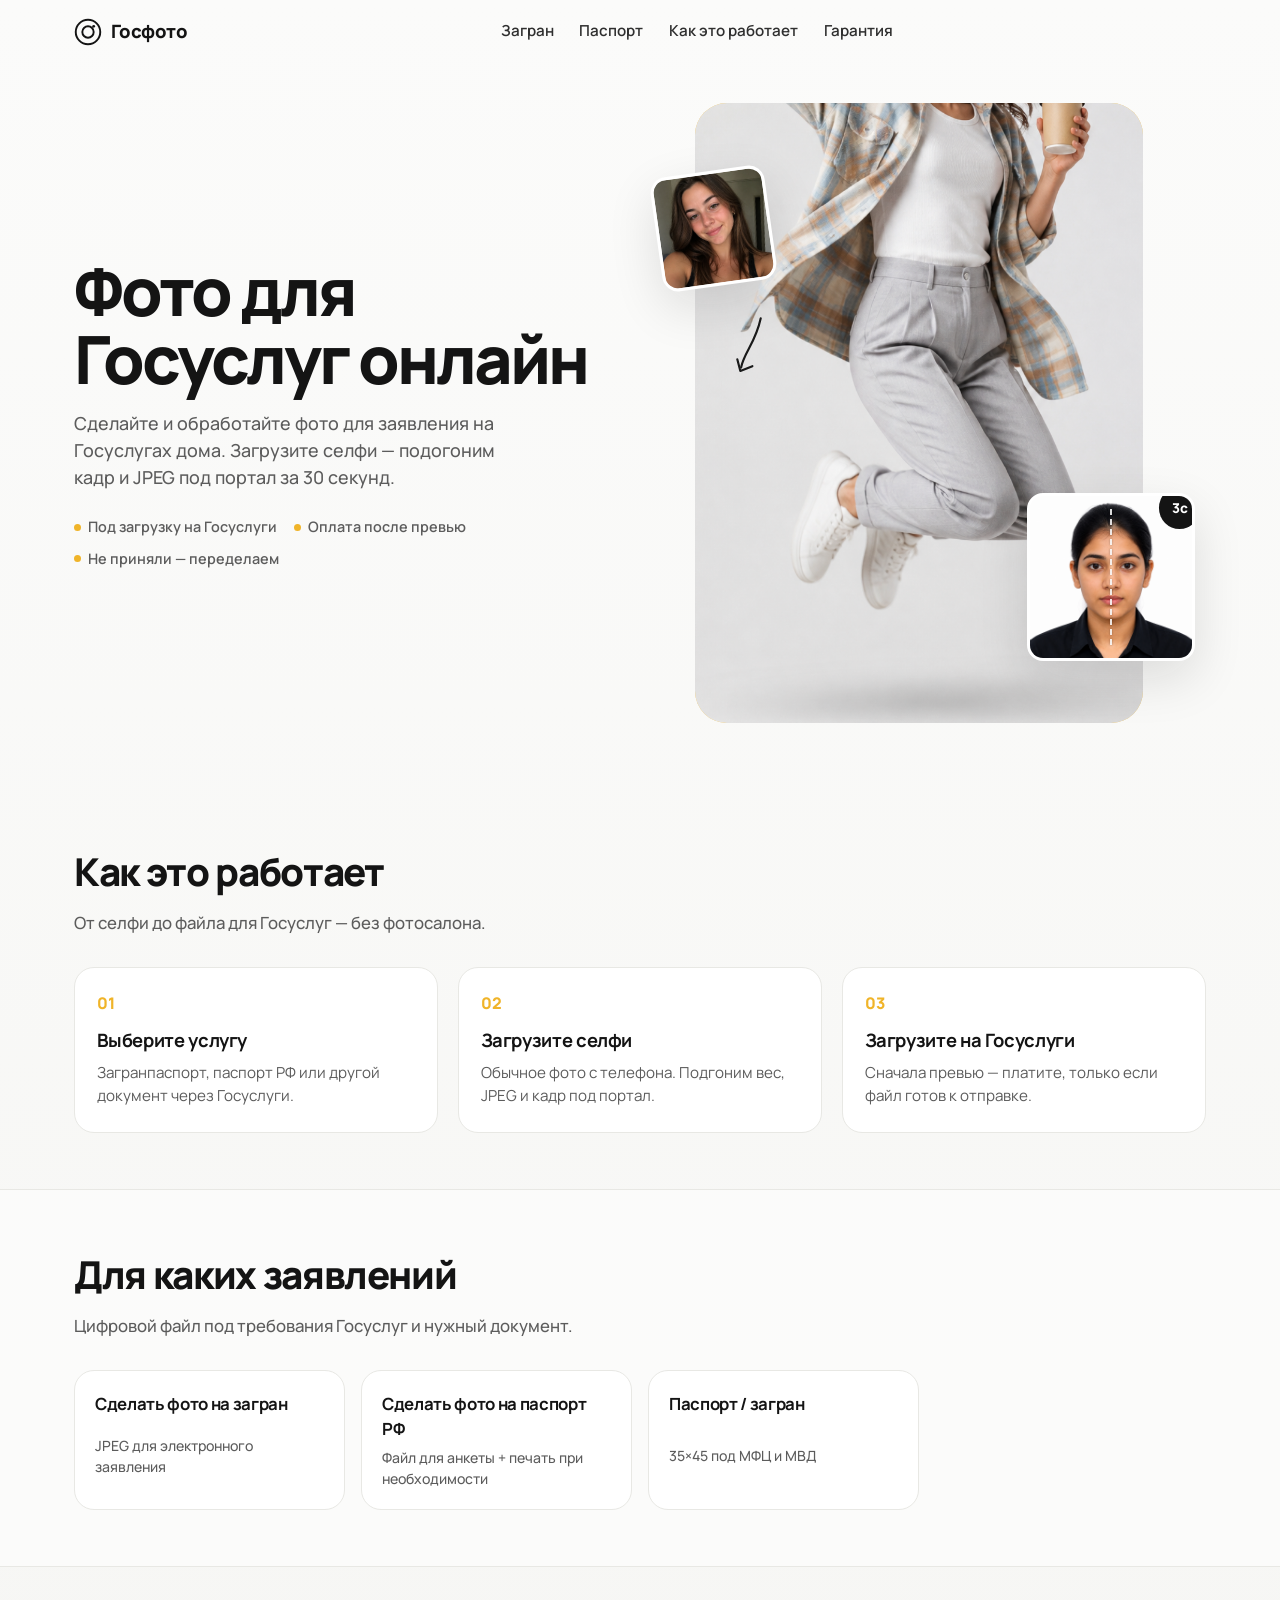
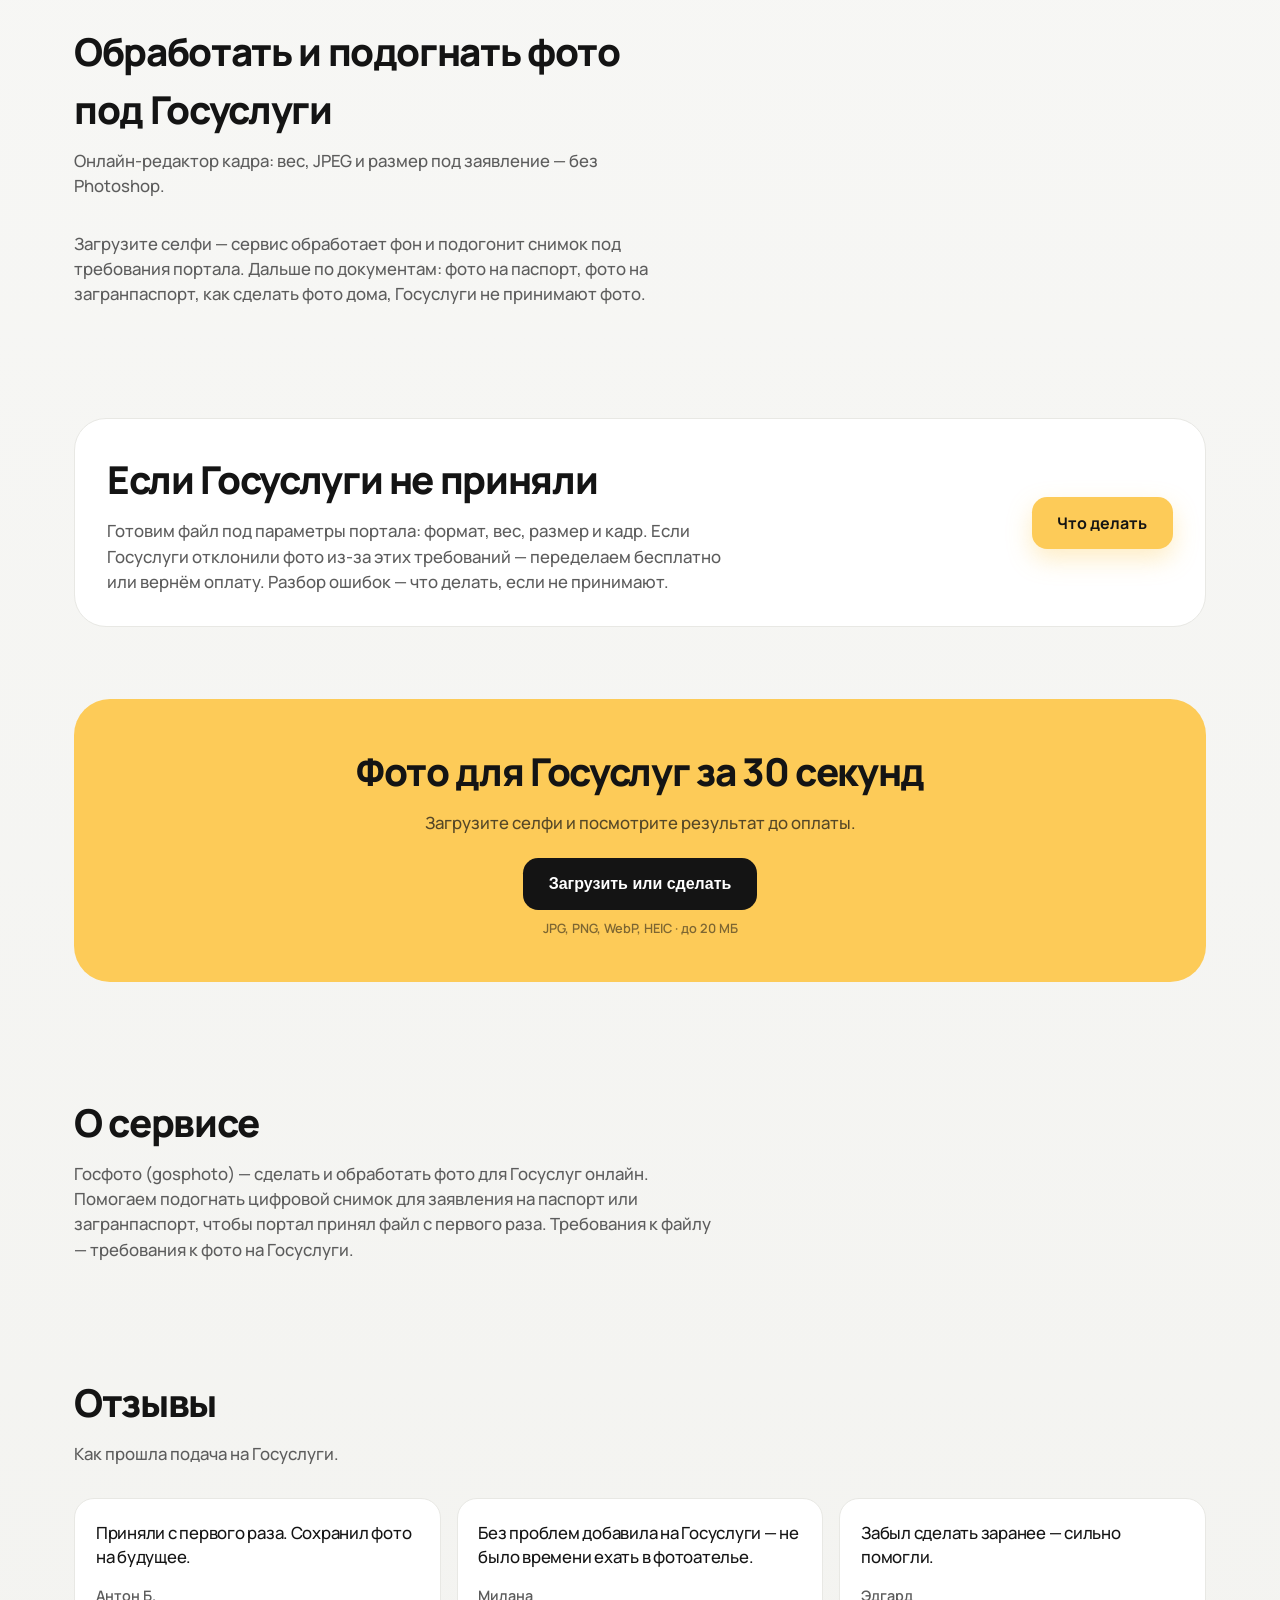
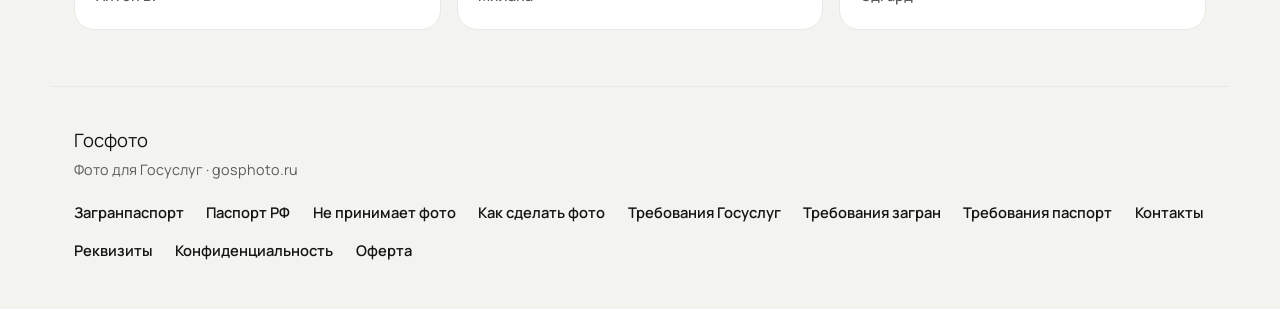
==== index.html @ 52755fe2 "copy: rename too-close dialog title «Не приближайте вплотную» instead of «Отойдите подальше».  Co-au" ====
<!DOCTYPE html>
<html lang="ru">
  <head>
    <meta charset="UTF-8" />
    <meta name="viewport" content="width=device-width, initial-scale=1" />
    <title>Госфото — сделать и обработать фото для Госуслуг онлайн</title>
    <meta
      name="description"
      content="Сделать и обработать фото для Госуслуг из селфи: подогнать под паспорт или загран, JPEG для портала за 30 секунд. Превью до оплаты — не приняли, переделаем."
    />
    <meta name="theme-color" content="#fdcb58" />
    <meta name="yandex-verification" content="fc308a11c59be991" />
    <link rel="canonical" href="https://gosphoto.ru/" />
    <link rel="icon" href="/favicon.ico" sizes="any" />
    <link rel="icon" href="/assets/favicon.svg" type="image/svg+xml" />
    <link rel="icon" href="/assets/favicon-32.png" type="image/png" sizes="32x32" />
    <link rel="apple-touch-icon" href="/assets/apple-touch-icon.png" />
    <link rel="preconnect" href="https://fonts.googleapis.com" />
    <link rel="preconnect" href="https://fonts.gstatic.com" crossorigin />
    <link
      href="https://fonts.googleapis.com/css2?family=Manrope:wght@400;500;600;700;800&display=swap"
      rel="stylesheet"
    />
    <link rel="stylesheet" href="css/styles.css?v=20260920-phase1b" />
    <!-- Yandex.Metrika counter -->
    <script type="text/javascript">
      (function (m, e, t, r, i, k, a) {
        m[i] =
          m[i] ||
          function () {
            (m[i].a = m[i].a || []).push(arguments);
          };
        m[i].l = 1 * new Date();
        for (var j = 0; j < document.scripts.length; j++) {
          if (document.scripts[j].src === r) {
            return;
          }
        }
        (k = e.createElement(t)),
          (a = e.getElementsByTagName(t)[0]),
          (k.async = 1),
          (k.src = r),
          a.parentNode.insertBefore(k, a);
      })(window, document, "script", "https://mc.yandex.ru/metrika/tag.js?id=111303098", "ym");

      ym(111303098, "init", {
        ssr: true,
        webvisor: true,
        clickmap: true,
        ecommerce: "dataLayer",
        referrer: document.referrer,
        url: location.href,
        accurateTrackBounce: true,
        trackLinks: true,
      });
    </script>
    <noscript
      ><div>
        <img
          src="https://mc.yandex.ru/watch/111303098"
          style="position: absolute; left: -9999px"
          alt=""
        /></div
    ></noscript>
    <!-- /Yandex.Metrika counter -->
  </head>
  <body>
    <header class="site-header">
      <a class="logo" href="/" aria-label="Госфото">
        <span class="logo-mark" aria-hidden="true">
          <svg viewBox="0 0 32 32" width="28" height="28" fill="none">
            <circle cx="16" cy="16" r="14" stroke="currentColor" stroke-width="2.2" />
            <circle cx="16" cy="16" r="6.5" stroke="currentColor" stroke-width="2.2" />
            <circle cx="22.5" cy="9.5" r="1.6" fill="currentColor" />
          </svg>
        </span>
        <span class="logo-text">Госфото</span>
      </a>

      <nav class="nav" aria-label="Основное меню">
        <a href="/foto-na-zagranpasport" data-metrika-goal="click_nav" data-metrika-param="nav_zagran">Загран</a>
        <a href="/foto-na-pasport" data-metrika-goal="click_nav" data-metrika-param="nav_pasport">Паспорт</a>
        <a href="#how" data-metrika-goal="click_nav" data-metrika-param="how">Как это работает</a>
        <a href="#guarantee" data-metrika-goal="click_nav" data-metrika-param="guarantee">Гарантия</a>
      </nav>

      <button class="nav-toggle" type="button" aria-label="Меню" aria-expanded="false" data-metrika-goal="click_nav_toggle">
        <span></span><span></span>
      </button>
    </header>

    <aside class="resume-banner" id="resume-banner" hidden>
      <div class="resume-banner-inner">
        <p class="resume-banner-text" id="resume-banner-text"></p>
        <a class="btn btn-primary" id="resume-banner-link" href="#">Открыть</a>
        <button type="button" class="btn btn-ghost" id="resume-banner-dismiss">
          Закрыть
        </button>
      </div>
    </aside>

    <main>
      <section class="hero">
        <div class="hero-copy">
          <h1>Фото для<br />Госуслуг онлайн</h1>
          <p class="hero-lead">
            Сделайте и обработайте фото для заявления на Госуслугах дома.
            Загрузите селфи — подогоним кадр и JPEG под портал за 30&nbsp;секунд.
          </p>
          <ul class="hero-trust">
            <li>Под загрузку на Госуслуги</li>
            <li>Оплата после превью</li>
            <li>Не приняли — переделаем</li>
          </ul>
        </div>

        <div class="hero-visual" aria-hidden="true">
          <div class="hero-panel">
            <img
              class="hero-person"
              src="assets/hero-jump.png"
              alt=""
              width="720"
              height="960"
            />
          </div>

          <div class="process-card process-before">
            <img src="assets/selfie-before.png" alt="" width="160" height="160" />
          </div>

          <svg class="process-arrow" viewBox="0 0 40 80" width="36" height="72" fill="none">
            <path
              d="M20 4c0 28-10 40-10 58"
              stroke="#1a1a1a"
              stroke-width="2.4"
              stroke-linecap="round"
            />
            <path
              d="M4 54l6 12 12-8"
              stroke="#1a1a1a"
              stroke-width="2.4"
              stroke-linecap="round"
              stroke-linejoin="round"
            />
          </svg>

          <div class="process-card process-after">
            <img src="assets/passport-result.png" alt="" width="220" height="220" />
            <span class="badge-time">3с</span>
            <span class="guide-line"></span>
          </div>
        </div>
      </section>

      <section class="section" id="how">
        <div class="section-head">
          <h2>Как это работает</h2>
          <p>От селфи до файла для Госуслуг — без фотосалона.</p>
        </div>
        <div class="steps">
          <article class="step">
            <span class="step-num">01</span>
            <h3>Выберите услугу</h3>
            <p>Загранпаспорт, паспорт РФ или другой документ через Госуслуги.</p>
          </article>
          <article class="step">
            <span class="step-num">02</span>
            <h3>Загрузите селфи</h3>
            <p>Обычное фото с телефона. Подгоним вес, JPEG и кадр под портал.</p>
          </article>
          <article class="step">
            <span class="step-num">03</span>
            <h3>Загрузите на Госуслуги</h3>
            <p>Сначала превью — платите, только если файл готов к отправке.</p>
          </article>
        </div>
      </section>

      <section class="section section-muted" id="docs">
        <div class="section-head">
          <h2>Для каких заявлений</h2>
          <p>Цифровой файл под требования Госуслуг и нужный документ.</p>
        </div>
        <div class="docs-grid">
          <a class="doc-card" href="/foto-na-zagranpasport" data-metrika-goal="click_doc_card" data-metrika-param="zagran">
            <strong>Сделать фото на загран</strong>
            <span>JPEG для электронного заявления</span>
          </a>
          <a class="doc-card" href="/foto-na-pasport" data-metrika-goal="click_doc_card" data-metrika-param="passport_rf">
            <strong>Сделать фото на паспорт РФ</strong>
            <span>Файл для анкеты + печать при необходимости</span>
          </a>
          <a class="doc-card" href="#start" data-metrika-goal="click_doc_card" data-metrika-param="print_35x45">
            <strong>Паспорт / загран</strong>
            <span>35×45 под МФЦ и МВД</span>
          </a>
        </div>
      </section>

      <section class="section" id="editor">
        <div class="section-head">
          <h2>Обработать и подогнать фото под Госуслуги</h2>
          <p>Онлайн‑редактор кадра: вес, JPEG и размер под заявление — без Photoshop.</p>
        </div>
        <div class="about">
          <p>
            Загрузите селфи — сервис обработает фон и подогонит снимок под
            требования портала. Дальше по документам:
            <a href="/foto-na-pasport">фото на паспорт</a>,
            <a href="/foto-na-zagranpasport">фото на загранпаспорт</a>,
            <a href="/kak-sdelat-foto-na-gosuslugi">как сделать фото дома</a>,
            <a href="/ne-prinimaet-foto-na-gosuslugah">Госуслуги не принимают фото</a>.
          </p>
        </div>
      </section>

      <section class="section" id="guarantee">
        <div class="guarantee">
          <div>
            <h2>Если Госуслуги не приняли</h2>
            <p>
              Готовим файл под параметры портала: формат, вес, размер и кадр. Если
              Госуслуги отклонили фото из‑за этих требований — переделаем бесплатно
              или вернём оплату. Разбор ошибок —
              <a href="/ne-prinimaet-foto-na-gosuslugah">что делать, если не принимают</a>.
            </p>
          </div>
          <a class="btn btn-primary" href="/ne-prinimaet-foto-na-gosuslugah" data-metrika-goal="click_nav" data-metrika-param="guarantee_reject">Что делать</a>
        </div>
      </section>

      <section class="section section-cta" id="start">
        <div class="cta-box">
          <h2>Фото для Госуслуг за 30 секунд</h2>
          <p>Загрузите селфи и посмотрите результат до оплаты.</p>
          <div class="upload">
            <button class="btn btn-dark" id="upload-btn" type="button" data-metrika-goal="photo_upload">Загрузить или сделать</button>
            <small>JPG, PNG, WebP, HEIC · до 20 МБ</small>
          </div>
        </div>
      </section>

      <section class="section" id="about">
        <div class="about">
          <h2>О сервисе</h2>
          <p>
            Госфото (gosphoto) — сделать и обработать фото для Госуслуг онлайн.
            Помогаем подогнать цифровой снимок для заявления на паспорт или
            загранпаспорт, чтобы портал принял файл с первого раза. Требования к
            файлу —
            <a href="/trebovaniya-k-foto-na-gosuslugi">требования к фото на Госуслуги</a>.
          </p>
        </div>
      </section>

      <section class="section" id="reviews">
        <div class="section-head">
          <h2>Отзывы</h2>
          <p>Как прошла подача на Госуслуги.</p>
        </div>
        <div class="reviews-grid">
          <figure class="review-card">
            <blockquote>
              Приняли с первого раза. Сохранил фото на будущее.
            </blockquote>
            <figcaption>Антон Б.</figcaption>
          </figure>
          <figure class="review-card">
            <blockquote>
              Без проблем добавила на Госуслуги — не было времени ехать в
              фотоателье.
            </blockquote>
            <figcaption>Милана</figcaption>
          </figure>
          <figure class="review-card">
            <blockquote>
              Забыл сделать заранее — сильно помогли.
            </blockquote>
            <figcaption>Эдгард</figcaption>
          </figure>
        </div>
      </section>
    </main>

    <footer class="site-footer">
      <div class="footer-brand">
        <span class="logo-text">Госфото</span>
        <p>Фото для Госуслуг · gosphoto.ru</p>
      </div>
      <div class="footer-links">
        <a href="/foto-na-zagranpasport" data-metrika-goal="click_nav" data-metrika-param="footer_zagran">Загранпаспорт</a>
        <a href="/foto-na-pasport" data-metrika-goal="click_nav" data-metrika-param="footer_pasport">Паспорт РФ</a>
        <a href="/ne-prinimaet-foto-na-gosuslugah" data-metrika-goal="click_nav" data-metrika-param="footer_reject">Не принимает фото</a>
        <a href="/kak-sdelat-foto-na-gosuslugi" data-metrika-goal="click_nav" data-metrika-param="footer_howshot">Как сделать фото</a>
        <a href="/trebovaniya-k-foto-na-gosuslugi" data-metrika-goal="click_nav" data-metrika-param="footer_req_gos">Требования Госуслуг</a>
        <a href="/trebovaniya-k-foto-na-zagranpasport" data-metrika-goal="click_nav" data-metrika-param="footer_req_zagran">Требования загран</a>
        <a href="/trebovaniya-k-foto-na-pasport" data-metrika-goal="click_nav" data-metrika-param="footer_req_pasport">Требования паспорт</a>
        <a href="/contacts" data-metrika-goal="click_contact_email" data-metrika-param="footer">Контакты</a>
        <a href="/rekvizity">Реквизиты</a>
        <a href="/privacy">Конфиденциальность</a>
        <a href="/offer">Оферта</a>
      </div>
    </footer>

    <dialog class="chooser-dialog" id="chooser-dialog" aria-labelledby="chooser-dialog-title">
      <div class="chooser-dialog-inner">
        <div class="chooser-head">
          <h2 id="chooser-dialog-title">Добавьте фото</h2>
          <button class="chooser-close" type="button" id="chooser-close" aria-label="Закрыть" data-metrika-goal="click_chooser_close">
            ×
          </button>
        </div>
        <p class="chooser-lead">Выберите снимок из галереи или сделайте новое селфи.</p>
        <div class="chooser-consent">
          <label>
            <input type="checkbox" id="chooser-consent" />
            <span
              >Согласен на обработку загружаемого фото,
              <a href="/privacy" target="_blank" rel="noopener">политикой конфиденциальности</a>
              и <a href="/offer" target="_blank" rel="noopener">офертой</a>.</span
            >
          </label>
        </div>
        <div class="chooser-slots">
          <button class="photo-slot" type="button" id="slot-choose" aria-label="Загрузить фото" data-metrika-goal="photo_choose_open">
            <span class="photo-slot-preview" id="preview-choose" hidden></span>
            <span class="photo-slot-placeholder">
              <span class="photo-slot-icon" aria-hidden="true">
                <svg viewBox="0 0 48 48" width="40" height="40" fill="none">
                  <rect
                    x="8"
                    y="12"
                    width="32"
                    height="24"
                    rx="4"
                    stroke="currentColor"
                    stroke-width="2.2"
                  />
                  <path
                    d="M16 28l6-7 5 5 3-3 6 7"
                    stroke="currentColor"
                    stroke-width="2.2"
                    stroke-linecap="round"
                    stroke-linejoin="round"
                  />
                  <circle cx="18" cy="18" r="2.2" fill="currentColor" />
                </svg>
              </span>
              <strong>Загрузить фото</strong>
              <small>JPG, PNG, WebP, HEIC · до 20 МБ</small>
            </span>
          </button>
          <button class="photo-slot" type="button" id="slot-camera" aria-label="Сделать новое" data-metrika-goal="photo_camera">
            <span class="photo-slot-preview" id="preview-camera" hidden></span>
            <span class="photo-slot-placeholder">
              <span class="photo-slot-icon" aria-hidden="true">
                <svg viewBox="0 0 48 48" width="40" height="40" fill="none">
                  <rect
                    x="6"
                    y="14"
                    width="36"
                    height="24"
                    rx="5"
                    stroke="currentColor"
                    stroke-width="2.2"
                  />
                  <path
                    d="M18 14l2.5-4h7L30 14"
                    stroke="currentColor"
                    stroke-width="2.2"
                    stroke-linecap="round"
                    stroke-linejoin="round"
                  />
                  <circle cx="24" cy="26" r="7" stroke="currentColor" stroke-width="2.2" />
                </svg>
              </span>
              <strong>Сделать новое</strong>
              <small>Фронтальная камера</small>
            </span>
          </button>
        </div>
        <p class="chooser-error" id="chooser-error" hidden></p>
        <input
          type="file"
          id="input-choose"
          accept="image/jpeg,image/png,image/webp,image/heic,image/heif,.jpg,.jpeg,.png,.webp,.heic,.heif"
          hidden
        />
      </div>
    </dialog>

    <dialog class="chooser-dialog" id="doc-type-dialog" aria-labelledby="doc-type-dialog-title">
      <div class="chooser-dialog-inner">
        <div class="chooser-head">
          <h2 id="doc-type-dialog-title">Какой документ?</h2>
          <button
            class="chooser-close"
            type="button"
            id="doc-type-close"
            aria-label="Закрыть"
            data-metrika-goal="click_doc_type_close"
          >
            ×
          </button>
        </div>
        <p class="chooser-lead">
          От этого зависит разрешение файла: паспорт РФ — 600 dpi, загран — 300 dpi.
        </p>
        <div class="doc-type-actions">
          <button
            class="btn btn-primary"
            type="button"
            id="doc-type-passport"
            data-doc-type="passport_rf"
            data-metrika-goal="doc_type_select"
            data-metrika-param="passport_rf"
          >
            Паспорт РФ
          </button>
          <button
            class="btn btn-dark"
            type="button"
            id="doc-type-zagran"
            data-doc-type="zagran"
            data-metrika-goal="doc_type_select"
            data-metrika-param="zagran"
          >
            Загранпаспорт
          </button>
        </div>
      </div>
    </dialog>

    <dialog class="camera-dialog" id="camera-dialog" aria-labelledby="camera-dialog-title">
      <div class="camera-dialog-inner">
        <div class="chooser-head">
          <h2 id="camera-dialog-title">Сделать селфи</h2>
          <button class="chooser-close" type="button" id="camera-close" aria-label="Закрыть" data-metrika-goal="click_camera_close">
            ×
          </button>
        </div>
        <div class="camera-stage">
          <video id="camera-video" autoplay playsinline muted></video>
          <canvas id="camera-canvas" hidden></canvas>
        </div>
        <p class="chooser-error" id="camera-error" hidden></p>
        <div class="camera-actions">
          <button class="btn btn-dark" type="button" id="camera-back" data-metrika-goal="click_camera_back">Назад</button>
          <button class="btn btn-primary" type="button" id="camera-shutter" data-metrika-goal="photo_shutter">Сфотографировать</button>
        </div>
      </div>
    </dialog>

    <dialog class="notice-dialog" id="result-dialog" aria-labelledby="result-dialog-title">
      <div class="notice-dialog-inner result-dialog-inner">
        <h2 id="result-dialog-title">Готовим фото</h2>
        <div class="result-stage" id="result-stage" hidden>
          <img id="result-image" class="result-image" alt="Загруженное фото" />
          <div class="result-progress" id="result-progress" hidden>
            <div class="result-progress-track" aria-hidden="true">
              <div class="result-progress-bar" id="result-progress-bar"></div>
            </div>
            <p class="result-progress-step" id="result-progress-step" aria-live="polite">
              Проверяем фото…
            </p>
            <ol class="result-progress-list" id="result-progress-list" aria-hidden="true">
              <li data-step="0">Проверка</li>
              <li data-step="1">Фон</li>
              <li data-step="2">Кадр</li>
              <li data-step="3">Файл</li>
            </ol>
          </div>
        </div>
        <p id="result-status" class="result-status">Обрабатываем снимок…</p>
        <p class="chooser-error" id="result-error" hidden></p>
        <div class="result-actions">
          <button class="btn btn-ghost" type="button" id="result-close" data-metrika-goal="click_result_close">
            Закрыть
          </button>
        </div>
      </div>
    </dialog>

    <dialog class="notice-dialog" id="update-dialog" aria-labelledby="update-dialog-title" hidden>
      <form method="dialog" class="notice-dialog-inner">
        <h2 id="update-dialog-title">Сейчас идёт обновление</h2>
        <p>
          Извините, загрузка фото пока недоступна. Мы обновляем сервис и скоро
          вернём эту возможность.
        </p>
        <button class="btn btn-primary" value="ok" id="update-ok" data-metrika-goal="click_update_ok">Понятно</button>
      </form>
    </dialog>

    <dialog class="notice-dialog" id="too-close-dialog" aria-labelledby="too-close-dialog-title">
      <form method="dialog" class="notice-dialog-inner">
        <h2 id="too-close-dialog-title">Не приближайте вплотную</h2>
        <p>
          Так Госуслуги реже отклоняют фото, и меньше искажений от близкого
          фокуса. Держите камеру на расстоянии больше метра, используйте
          селфи-палку или попросите другого человека сделать снимок. Лишнее по
          краям обрежется автоматически.
        </p>
        <button class="btn btn-primary" value="ok" id="too-close-ok" data-metrika-goal="click_too_close_ok">Понятно</button>
      </form>
    </dialog>


    <script src="/js/resume.js?v=20260912-pay-cookie"></script>
    <script>
      const TRACK_CONVERSIONS = true;
      const METRIKA_ID = 111303098;
      const MAX_BYTES = 20 * 1024 * 1024;
      const ALLOWED_TYPES = new Set([
        "image/jpeg",
        "image/png",
        "image/webp",
        "image/heic",
        "image/heif",
        "image/heic-sequence",
      ]);
      const PROCESS_API = "/api/process/stream";
      const DOC_TYPE_KEY = "gosphoto_doc_type";
      const DOC_TYPES = new Set(["passport_rf", "zagran"]);

      function getStoredDocType() {
        try {
          const v = sessionStorage.getItem(DOC_TYPE_KEY);
          return DOC_TYPES.has(v) ? v : null;
        } catch (_) {
          return null;
        }
      }

      function setStoredDocType(docType) {
        if (!DOC_TYPES.has(docType)) return;
        try {
          sessionStorage.setItem(DOC_TYPE_KEY, docType);
        } catch (_) {}
      }

      (function applyDocFromQuery() {
        try {
          const raw = new URLSearchParams(location.search).get("doc");
          if (!raw) return;
          const alias = raw === "passport" ? "passport_rf" : raw;
          if (DOC_TYPES.has(alias)) setStoredDocType(alias);
        } catch (_) {}
      })();

      const toggle = document.querySelector(".nav-toggle");
      const nav = document.querySelector(".nav");
      toggle?.addEventListener("click", () => {
        const open = nav.classList.toggle("is-open");
        toggle.setAttribute("aria-expanded", String(open));
      });

      const uploadBtn = document.getElementById("upload-btn");
      const chooserDialog = document.getElementById("chooser-dialog");
      const docTypeDialog = document.getElementById("doc-type-dialog");
      const docTypeClose = document.getElementById("doc-type-close");
      const docTypePassport = document.getElementById("doc-type-passport");
      const docTypeZagran = document.getElementById("doc-type-zagran");
      const cameraDialog = document.getElementById("camera-dialog");
      const updateDialog = document.getElementById("update-dialog");
      const tooCloseDialog = document.getElementById("too-close-dialog");
      const tooCloseOk = document.getElementById("too-close-ok");
      const resultDialog = document.getElementById("result-dialog");
      const resultStatus = document.getElementById("result-status");
      const resultStage = document.getElementById("result-stage");
      const resultImage = document.getElementById("result-image");
      const resultProgress = document.getElementById("result-progress");
      const resultProgressBar = document.getElementById("result-progress-bar");
      const resultProgressStep = document.getElementById("result-progress-step");
      const resultProgressList = document.getElementById("result-progress-list");
      const resultError = document.getElementById("result-error");
      const resultClose = document.getElementById("result-close");
      let resultPreviewUrl = null;
      let pendingDocFile = null;
      let pendingDocSource = "unknown";
      let pendingTooCloseContinue = null;

      function isMobileClient() {
        try {
          return window.matchMedia("(max-width: 768px), (pointer: coarse)").matches;
        } catch (_) {
          return false;
        }
      }

      function revokeResultPreview() {
        if (resultPreviewUrl) {
          URL.revokeObjectURL(resultPreviewUrl);
          resultPreviewUrl = null;
        }
      }

      function phaseFromPct(pct) {
        if (pct < 30) return 0;
        if (pct < 55) return 1;
        if (pct < 80) return 2;
        return 3;
      }

      function syncProgressList(activeIndex) {
        if (!resultProgressList) return;
        resultProgressList.querySelectorAll("li").forEach((li) => {
          const i = Number(li.getAttribute("data-step"));
          li.classList.toggle("is-done", i < activeIndex);
          li.classList.toggle("is-current", i === activeIndex);
        });
      }

      function applyServerProgress(text, pct) {
        const label = text || "Обрабатываем снимок…";
        const p = Math.max(1, Math.min(99, Number(pct) || 1));
        if (resultProgressStep) resultProgressStep.textContent = label;
        if (resultStatus) resultStatus.textContent = label;
        if (resultProgressBar) {
          resultProgressBar.style.width = `${p}%`;
          resultProgressBar.classList.add("is-waiting");
        }
        syncProgressList(phaseFromPct(p));
      }

      function startProgress() {
        stopProgress(false);
        if (resultStage) resultStage.classList.add("is-processing");
        if (resultProgress) {
          resultProgress.hidden = false;
          resultProgress.classList.add("is-active");
        }
        applyServerProgress("Проверяем лицо и качество снимка…", 5);
      }

      function stopProgress(success) {
        if (resultProgressBar) {
          resultProgressBar.classList.remove("is-waiting");
          if (success) resultProgressBar.style.width = "100%";
        }
        if (resultStage) resultStage.classList.remove("is-processing");
        if (resultProgress) {
          resultProgress.hidden = true;
          resultProgress.classList.remove("is-active");
        }
      }

      async function readProcessSse(response) {
        if (!response.body || !response.body.getReader) {
          throw new Error("Браузер не поддерживает поток ответа.");
        }
        const reader = response.body.getReader();
        const decoder = new TextDecoder();
        let buffer = "";
        let finalEvent = null;

        while (true) {
          const { value, done } = await reader.read();
          if (done) break;
          buffer += decoder.decode(value, { stream: true });
          let sep;
          while ((sep = buffer.indexOf("\n\n")) >= 0) {
            const raw = buffer.slice(0, sep);
            buffer = buffer.slice(sep + 2);
            const lines = raw.split("\n");
            let eventName = "message";
            const dataLines = [];
            for (const line of lines) {
              if (line.startsWith("event:")) {
                eventName = line.slice(6).trim();
              } else if (line.startsWith("data:")) {
                dataLines.push(line.slice(5).trim());
              }
            }
            if (!dataLines.length) continue;
            let data = {};
            try {
              data = JSON.parse(dataLines.join("\n"));
            } catch (_) {
              continue;
            }
            if (eventName === "progress") {
              applyServerProgress(data.text, data.pct);
            } else if (eventName === "done" || eventName === "error") {
              finalEvent = { event: eventName, data };
            }
          }
        }
        return finalEvent;
      }
      const chooserClose = document.getElementById("chooser-close");
      const cameraClose = document.getElementById("camera-close");
      const cameraBack = document.getElementById("camera-back");
      const cameraShutter = document.getElementById("camera-shutter");
      const cameraVideo = document.getElementById("camera-video");
      const cameraCanvas = document.getElementById("camera-canvas");
      const cameraError = document.getElementById("camera-error");
      const slotChoose = document.getElementById("slot-choose");
      const slotCamera = document.getElementById("slot-camera");
      const inputChoose = document.getElementById("input-choose");
      const previewChoose = document.getElementById("preview-choose");
      const previewCamera = document.getElementById("preview-camera");
      const chooserError = document.getElementById("chooser-error");
      const chooserConsent = document.getElementById("chooser-consent");
      const chooserConsentBox = document.querySelector(".chooser-consent");

      function clearConsentError() {
        setError(chooserError, "");
        chooserConsentBox?.classList.remove("is-error");
      }

      function requireConsent() {
        if (chooserConsent && !chooserConsent.checked) {
          setError(chooserError, "Необходимо согласие на обработку персональных данных.");
          chooserConsentBox?.classList.add("is-error");
          chooserConsentBox?.scrollIntoView({ block: "nearest", behavior: "smooth" });
          chooserConsent.focus({ preventScroll: true });
          reachGoal("photo_consent_missing");
          return false;
        }
        clearConsentError();
        return true;
      }
      const endpoint = "https://formspree.io/f/mvkpprkk";
      const SEND_FORMSPREE = false; // временно отключено
      let cameraStream = null;

      function showDialog(el) {
        if (typeof el.showModal === "function") {
          el.showModal();
        } else {
          el.setAttribute("open", "");
        }
      }

      function closeDialog(el) {
        if (typeof el.close === "function") {
          el.close();
        } else {
          el.removeAttribute("open");
        }
      }

      function reachGoal(name, params, done) {
        if (!TRACK_CONVERSIONS || !name) {
          if (typeof done === "function") done();
          return;
        }
        let finished = false;
        const finish = () => {
          if (finished) return;
          finished = true;
          if (typeof done === "function") done();
        };
        // Fallback: даже если callback Metrika не вызовется — не зависаем.
        const timer =
          typeof done === "function" ? window.setTimeout(finish, 400) : null;
        try {
          if (typeof ym === "function") {
            if (typeof done === "function") {
              ym(METRIKA_ID, "reachGoal", name, params || {}, finish);
            } else if (params) {
              ym(METRIKA_ID, "reachGoal", name, params);
            } else {
              ym(METRIKA_ID, "reachGoal", name);
            }
            return;
          }
        } catch (_) {}
        if (timer) window.clearTimeout(timer);
        finish();
      }

      function trackFormspreeClick() {
        if (!SEND_FORMSPREE || !TRACK_CONVERSIONS) return;
        const clickData = new FormData();
        const params = new URLSearchParams(location.search);
        clickData.append("_subject", "Госфото: клик «Загрузить селфи»");
        clickData.append("event", "photo_upload_click");
        clickData.append("page_url", location.href);
        clickData.append("referrer", document.referrer || "direct");
        for (const [key, value] of params) {
          if (key.startsWith("utm_")) clickData.append(key, value);
        }
        fetch(endpoint, {
          method: "POST",
          body: clickData,
          headers: { Accept: "application/json" },
        }).catch(() => {});
      }

      // Делегированный трекинг всех data-metrika-goal (кнопки и ссылки).
      document.addEventListener(
        "click",
        (event) => {
          const target = event.target.closest("[data-metrika-goal]");
          if (!target) return;
          const goal = target.getAttribute("data-metrika-goal");
          const param = target.getAttribute("data-metrika-param");
          reachGoal(goal, param ? { item: param } : undefined);
        },
        true
      );

      function setError(el, message) {
        if (!el) return;
        if (!message) {
          el.hidden = true;
          el.textContent = "";
          return;
        }
        el.hidden = false;
        el.textContent = message;
      }

      function setPreview(previewEl, slotEl, file) {
        const url = URL.createObjectURL(file);
        previewEl.style.backgroundImage = `url("${url}")`;
        previewEl.hidden = false;
        slotEl.classList.add("has-preview");
      }

      function validateImage(file) {
        if (!file) return "Файл не выбран.";
        const typeOk =
          ALLOWED_TYPES.has(file.type) ||
          /\.(jpe?g|png|webp|heic|heif)$/i.test(file.name || "");
        if (!typeOk) return "Нужен файл JPG, PNG, WebP или HEIC.";
        if (file.size > MAX_BYTES) return "Файл больше 20 МБ.";
        return null;
      }

      function warnTooCloseBeforeCamera(continueFn) {
        if (!isMobileClient() || !tooCloseDialog) {
          continueFn();
          return;
        }
        reachGoal("too_close_warn_shown", { mobile: 1, source: "camera" });
        pendingTooCloseContinue = continueFn;
        closeDialog(chooserDialog);
        showDialog(tooCloseDialog);
      }

      function finishWithFile(file, { goal, source, previewEl, slotEl, errorEl }) {
        if (!requireConsent()) return;
        const error = validateImage(file);
        if (error) {
          setError(errorEl, error);
          const reason =
            !file
              ? "empty"
              : file.size > MAX_BYTES
                ? "too_large"
                : "bad_type";
          reachGoal("photo_file_reject", { reason, source: source || "unknown" });
          return;
        }
        setError(errorEl, "");
        setPreview(previewEl, slotEl, file);
        if (goal) reachGoal(goal);
        ensureDocTypeThenProcess(file, source || "unknown");
      }

      tooCloseOk?.addEventListener("click", () => {
        reachGoal("too_close_warn_ok", { mobile: 1 });
        const fn = pendingTooCloseContinue;
        pendingTooCloseContinue = null;
        closeDialog(tooCloseDialog);
        if (fn) fn();
      });

      function ensureDocTypeThenProcess(file, source) {
        const existing = getStoredDocType();
        if (existing) {
          processPhoto(file, source, existing);
          return;
        }
        pendingDocFile = file;
        pendingDocSource = source || "unknown";
        closeDialog(chooserDialog);
        closeDialog(cameraDialog);
        showDialog(docTypeDialog);
      }

      function pickDocType(docType) {
        setStoredDocType(docType);
        closeDialog(docTypeDialog);
        const file = pendingDocFile;
        const source = pendingDocSource;
        pendingDocFile = null;
        pendingDocSource = "unknown";
        if (file) processPhoto(file, source, docType);
      }

      function failReasonFromProcess(err, res, data) {
        if (err && err.name === "TypeError") return "network";
        if (res && res.status >= 500) return "server_" + res.status;
        if (res && res.status === 413) return "too_large";
        if (res && res.status === 415) return "bad_type";
        if (res && res.status === 422) return "validation";
        if (data && data.ok === false) {
          const code =
            data.code ||
            (data.detail && data.detail.code) ||
            data.gate ||
            "";
          if (code) return String(code).slice(0, 64);
          return "gate_reject";
        }
        if (res && res.status === 400) return "bad_request";
        if (res && !res.ok) return "http_" + res.status;
        return "unknown";
      }

      async function processPhoto(file, source, docType) {
        const resolvedType = DOC_TYPES.has(docType)
          ? docType
          : getStoredDocType() || "passport_rf";
        stopCamera();
        closeDialog(cameraDialog);
        closeDialog(chooserDialog);
        closeDialog(docTypeDialog);
        setError(resultError, "");

        revokeResultPreview();
        resultPreviewUrl = URL.createObjectURL(file);
        if (resultImage) {
          resultImage.src = resultPreviewUrl;
          resultImage.alt = "Загруженное фото";
          resultImage.classList.remove("is-passport");
        }
        if (resultStage) resultStage.hidden = false;
        startProgress();
        showDialog(resultDialog);
        reachGoal("photo_process_start", {
          source: source || "unknown",
          doc_type: resolvedType,
        });

        const body = new FormData();
        body.append("file", file, file.name || "selfie.jpg");
        body.append("doc_type", resolvedType);
        let res = null;
        let data = {};
        try {
          res = await fetch(PROCESS_API, {
            method: "POST",
            body,
            headers: { Accept: "text/event-stream" },
          });
          if (!res.ok) {
            data = await res.json().catch(() => ({}));
            const msg =
              (data.detail && (data.detail.message || data.detail)) ||
              "Ошибка сервера. Попробуйте другое фото.";
            const err = new Error(
              typeof msg === "string" ? msg : JSON.stringify(msg)
            );
            err._reason = failReasonFromProcess(err, res, data);
            throw err;
          }
          const finalEvent = await readProcessSse(res);
          if (!finalEvent) {
            const err = new Error("Сервер закрыл поток без результата.");
            err._reason = "no_sse_final";
            throw err;
          }
          data = finalEvent.data || {};
          if (finalEvent.event === "error" || !data.ok) {
            const err = new Error(data.message || "Фото не прошло проверку.");
            err._reason = failReasonFromProcess(err, res, data);
            throw err;
          }
          if (!data.result_id) {
            const err = new Error("Сервер не вернул ссылку на результат.");
            err._reason = "no_result_id";
            throw err;
          }
          stopProgress(true);
          const resultId = data.result_id;
          if (window.GosphotoResume) GosphotoResume.setLast(resultId);
          const t = Date.now();
          const doneType =
            (data.doc_type && DOC_TYPES.has(data.doc_type)
              ? data.doc_type
              : null) || resolvedType;
          const processGoal =
            doneType === "zagran" ? "process_zagran" : "process_passport_rf";
          // Ждём отправку цели: иначе location.assign часто убивает hit.
          reachGoal(
            "photo_processed",
            {
              result_id: resultId,
              source: source || "unknown",
              doc_type: doneType,
              compliance: data.compliance?.pass ? "pass" : "soft",
              print_sheet: data.print_sheet ? "yes" : "no",
            },
            () => {
              reachGoal(processGoal, { result_id: resultId }, () =>
                location.assign(`/result/${resultId}?t=${t}`)
              );
            }
          );
        } catch (err) {
          stopProgress(false);
          if (resultStatus) resultStatus.textContent = "Не удалось обработать";
          setError(
            resultError,
            (err && err.message) || "Попробуйте другое фото или позже."
          );
          reachGoal("photo_process_fail", {
            reason: (err && err._reason) || failReasonFromProcess(err, res, data),
            source: source || "unknown",
            http: res ? String(res.status) : "0",
          });
        }
      }

      function stopCamera() {
        if (cameraStream) {
          cameraStream.getTracks().forEach((track) => track.stop());
          cameraStream = null;
        }
        if (cameraVideo) cameraVideo.srcObject = null;
      }

      async function openFrontCamera() {
        setError(cameraError, "");
        if (!navigator.mediaDevices?.getUserMedia) {
          setError(cameraError, "Камера недоступна в этом браузере.");
          showDialog(cameraDialog);
          reachGoal("camera_denied", { reason: "unsupported" });
          return;
        }
        closeDialog(chooserDialog);
        showDialog(cameraDialog);
        cameraShutter.disabled = true;
        try {
          cameraStream = await navigator.mediaDevices.getUserMedia({
            audio: false,
            video: {
              facingMode: { ideal: "user" },
              width: { ideal: 1280 },
              height: { ideal: 720 },
            },
          });
          cameraVideo.srcObject = cameraStream;
          await cameraVideo.play();
          cameraShutter.disabled = false;
        } catch (err) {
          cameraShutter.disabled = true;
          const denied =
            err && (err.name === "NotAllowedError" || err.name === "PermissionDeniedError");
          setError(
            cameraError,
            denied
              ? "Разрешите доступ к камере в браузере."
              : "Не удалось открыть фронтальную камеру."
          );
          reachGoal("camera_denied", {
            reason: denied ? "permission" : (err && err.name) || "error",
          });
        }
      }

      function captureSelfie() {
        if (!cameraVideo?.videoWidth) {
          setError(cameraError, "Камера ещё не готова.");
          return;
        }
        const width = cameraVideo.videoWidth;
        const height = cameraVideo.videoHeight;
        cameraCanvas.width = width;
        cameraCanvas.height = height;
        const ctx = cameraCanvas.getContext("2d");
        ctx.translate(width, 0);
        ctx.scale(-1, 1);
        ctx.drawImage(cameraVideo, 0, 0, width, height);
        cameraCanvas.toBlob(
          (blob) => {
            if (!blob) {
              setError(cameraError, "Не удалось сделать снимок.");
              return;
            }
            const file = new File([blob], "selfie.jpg", { type: "image/jpeg" });
            finishWithFile(file, {
              goal: null,
              source: "camera",
              previewEl: previewCamera,
              slotEl: slotCamera,
              errorEl: cameraError,
            });
          },
          "image/jpeg",
          0.92
        );
      }

      function leaveCamera() {
        stopCamera();
        closeDialog(cameraDialog);
        showDialog(chooserDialog);
      }

      chooserConsent?.addEventListener("change", () => {
        if (chooserConsent.checked) clearConsentError();
      });

      uploadBtn?.addEventListener("click", () => {
        // photo_upload уходит через data-metrika-goal
        trackFormspreeClick();
        clearConsentError();
        showDialog(chooserDialog);
      });

      resultClose?.addEventListener("click", () => {
        stopProgress(false);
        closeDialog(resultDialog);
      });
      resultDialog?.addEventListener("click", (event) => {
        if (event.target === resultDialog) {
          reachGoal("click_result_close", { item: "backdrop" });
          stopProgress(false);
          closeDialog(resultDialog);
        }
      });
      resultDialog?.addEventListener("close", () => {
        stopProgress(false);
      });

      chooserClose?.addEventListener("click", () => {
        closeDialog(chooserDialog);
      });
      docTypeClose?.addEventListener("click", () => {
        pendingDocFile = null;
        closeDialog(docTypeDialog);
      });
      docTypePassport?.addEventListener("click", () => pickDocType("passport_rf"));
      docTypeZagran?.addEventListener("click", () => pickDocType("zagran"));
      cameraClose?.addEventListener("click", () => {
        stopCamera();
        closeDialog(cameraDialog);
      });
      cameraBack?.addEventListener("click", leaveCamera);
      cameraShutter?.addEventListener("click", captureSelfie);

      document.querySelectorAll(".doc-card[data-metrika-param]").forEach((card) => {
        card.addEventListener("click", () => {
          const param = card.getAttribute("data-metrika-param");
          if (DOC_TYPES.has(param)) setStoredDocType(param);
        });
      });

      chooserDialog?.addEventListener("click", (event) => {
        if (event.target === chooserDialog) {
          reachGoal("click_chooser_close", { item: "backdrop" });
          closeDialog(chooserDialog);
        }
      });
      docTypeDialog?.addEventListener("click", (event) => {
        if (event.target === docTypeDialog) {
          reachGoal("click_doc_type_close", { item: "backdrop" });
          pendingDocFile = null;
          closeDialog(docTypeDialog);
        }
      });
      cameraDialog?.addEventListener("click", (event) => {
        if (event.target === cameraDialog) {
          reachGoal("click_camera_close", { item: "backdrop" });
          stopCamera();
          closeDialog(cameraDialog);
        }
      });
      cameraDialog?.addEventListener("close", stopCamera);

      slotChoose?.addEventListener("click", () => {
        if (!requireConsent()) return;
        inputChoose?.click();
      });
      slotCamera?.addEventListener("click", () => {
        if (!requireConsent()) return;
        warnTooCloseBeforeCamera(() => openFrontCamera());
      });

      inputChoose?.addEventListener("change", () => {
        const file = inputChoose.files?.[0];
        inputChoose.value = "";
        finishWithFile(file, {
          goal: "photo_choose",
          source: "gallery",
          previewEl: previewChoose,
          slotEl: slotChoose,
          errorEl: chooserError,
        });
      });

      (function mountResumeBanner() {
        const resume = window.GosphotoResume;
        const banner = document.getElementById("resume-banner");
        const textEl = document.getElementById("resume-banner-text");
        const linkEl = document.getElementById("resume-banner-link");
        const dismissEl = document.getElementById("resume-banner-dismiss");
        if (!resume || !banner || !textEl || !linkEl) return;

        function hide() {
          banner.hidden = true;
        }

        function showUnpaid(id) {
          if (resume.isBannerDismissed(id)) {
            hide();
            return;
          }
          textEl.textContent =
            "У вас есть незаконченное фото — можно вернуться к нему.";
          linkEl.href = "/result/" + id;
          linkEl.textContent = "Вернуться к фото";
          banner.hidden = false;
        }

        dismissEl?.addEventListener("click", () => {
          const href = (linkEl.getAttribute("href") || "").replace(
            /^\/result\//,
            ""
          );
          if (resume.valid(href)) resume.dismissBanner(href);
          hide();
        });

        const probeId = resume.getProbeId();
        if (!probeId) return;

        fetch("/api/result/" + probeId + "/payment-status")
          .then((res) => {
            if (res.status === 404) {
              resume.clearSeenPaid(probeId);
              hide();
              return null;
            }
            if (!res.ok) return null;
            return res.json();
          })
          .then((data) => {
            if (!data || !data.ok || !data.result_id) return;
            if (data.paid) {
              location.assign("/result/" + data.result_id + "?paid=1");
              return;
            }
            showUnpaid(data.result_id);
          })
          .catch(hide);
      })();
    </script>
  </body>
</html>
---- css/styles.css ----
:root {
  --bg: #f7f7f5;
  --surface: #ffffff;
  --ink: #141414;
  --muted: #5c5c5c;
  --line: #e8e8e4;
  --yellow: #fdcb58;
  --yellow-deep: #f0b429;
  --radius-xl: 2rem;
  --radius-lg: 1.25rem;
  --shadow: 0 18px 50px rgba(20, 20, 20, 0.12);
  --font: "Manrope", system-ui, sans-serif;
  --max: 1180px;
}

*,
*::before,
*::after {
  box-sizing: border-box;
}

html {
  scroll-behavior: smooth;
}

body {
  margin: 0;
  font-family: var(--font);
  color: var(--ink);
  background: linear-gradient(180deg, #fbfbfa 0%, var(--bg) 40%, #f3f3f0 100%);
  line-height: 1.5;
  -webkit-font-smoothing: antialiased;
}

img {
  max-width: 100%;
  display: block;
}

a {
  color: inherit;
  text-decoration: none;
}

.site-header {
  max-width: var(--max);
  margin: 0 auto;
  padding: 1.1rem 1.5rem;
  display: grid;
  grid-template-columns: auto 1fr auto;
  align-items: center;
  gap: 1.5rem;
}

.resume-banner {
  max-width: var(--max);
  margin: 0 auto;
  padding: 0 1.5rem 0.25rem;
}

.resume-banner[hidden] {
  display: none !important;
}

.resume-banner-inner {
  display: flex;
  flex-wrap: wrap;
  align-items: center;
  gap: 0.75rem 1rem;
  padding: 0.85rem 1rem;
  border: 1px solid var(--line);
  border-radius: var(--radius-lg);
  background: var(--surface);
}

.resume-banner-text {
  flex: 1 1 12rem;
  margin: 0;
  font-size: 0.95rem;
  font-weight: 600;
}

.resume-banner .btn {
  text-decoration: none;
}

.logo {
  display: inline-flex;
  align-items: center;
  gap: 0.55rem;
  font-weight: 800;
  letter-spacing: -0.03em;
}

.logo-mark {
  color: var(--ink);
  display: grid;
  place-items: center;
}

.logo-text {
  font-size: 1.15rem;
}

.nav {
  display: flex;
  justify-content: center;
  gap: 1.6rem;
  font-size: 0.95rem;
  font-weight: 600;
}

.nav a {
  display: inline-flex;
  align-items: center;
  gap: 0.2rem;
  color: var(--ink);
  opacity: 0.88;
}

.nav a:hover {
  opacity: 1;
}

.chev {
  font-size: 0.7rem;
  opacity: 0.55;
}

.nav-toggle {
  display: none;
  width: 2.5rem;
  height: 2.5rem;
  border: 0;
  background: transparent;
  padding: 0;
  cursor: pointer;
}

.nav-toggle span {
  display: block;
  width: 1.25rem;
  height: 2px;
  margin: 0.28rem auto;
  background: var(--ink);
}

.hero {
  max-width: var(--max);
  margin: 0 auto;
  padding: 2.5rem 1.5rem 4rem;
  display: grid;
  grid-template-columns: minmax(0, 0.95fr) minmax(0, 1.05fr);
  gap: 2.5rem;
  align-items: center;
}

.hero-copy h1 {
  margin: 0 0 1.1rem;
  font-size: clamp(2.6rem, 5.2vw, 4.4rem);
  line-height: 1.02;
  letter-spacing: -0.045em;
  font-weight: 800;
}

.hero-lead {
  margin: 0 0 1.6rem;
  max-width: 28rem;
  font-size: 1.12rem;
  color: var(--muted);
  font-weight: 500;
}

.btn {
  display: inline-flex;
  align-items: center;
  justify-content: center;
  min-height: 3.25rem;
  padding: 0.85rem 1.6rem;
  border-radius: 0.95rem;
  font-weight: 700;
  font-size: 1rem;
  border: 0;
  cursor: pointer;
  transition: transform 0.15s ease, background 0.15s ease;
}

.btn:hover {
  transform: translateY(-1px);
}

.btn-primary {
  background: var(--yellow);
  color: var(--ink);
  box-shadow: 0 10px 24px rgba(253, 203, 88, 0.35);
}

.btn-primary:hover {
  background: var(--yellow-deep);
}

.btn-dark {
  background: var(--ink);
  color: #fff;
}

.hero-trust {
  list-style: none;
  margin: 1.5rem 0 0;
  padding: 0;
  display: flex;
  flex-wrap: wrap;
  gap: 0.6rem 1.1rem;
  color: var(--muted);
  font-size: 0.9rem;
  font-weight: 600;
}

.hero-trust li {
  display: inline-flex;
  align-items: center;
  gap: 0.4rem;
}

.hero-trust li::before {
  content: "";
  width: 0.45rem;
  height: 0.45rem;
  border-radius: 50%;
  background: var(--yellow-deep);
}

.hero-cta {
  margin: 1.5rem 0 0;
}

.hero-visual {
  position: relative;
  min-height: 34rem;
  display: grid;
  place-items: center;
}

.hero-panel {
  width: min(100%, 28rem);
  aspect-ratio: 3 / 4.15;
  background: var(--yellow);
  border-radius: var(--radius-xl);
  overflow: hidden;
  position: relative;
}

.hero-person {
  width: 118%;
  max-width: none;
  position: absolute;
  left: 50%;
  bottom: -4%;
  transform: translateX(-50%);
  object-fit: cover;
  object-position: center top;
}

.process-card {
  position: absolute;
  background: var(--surface);
  border-radius: 1rem;
  box-shadow: var(--shadow);
  overflow: hidden;
  border: 3px solid #fff;
}

.process-card img {
  width: 100%;
  height: 100%;
  object-fit: cover;
}

.process-before {
  width: 7.2rem;
  height: 7.2rem;
  top: 11%;
  left: 4%;
  transform: rotate(-8deg);
  z-index: 3;
}

.process-after {
  width: 10.5rem;
  height: 10.5rem;
  right: 2%;
  bottom: 10%;
  z-index: 3;
}

.process-arrow {
  position: absolute;
  left: 18%;
  top: 34%;
  z-index: 4;
  transform: rotate(12deg);
}

.badge-time {
  position: absolute;
  top: -0.55rem;
  right: -0.55rem;
  width: 2.6rem;
  height: 2.6rem;
  border-radius: 999px;
  background: var(--ink);
  color: #fff;
  display: grid;
  place-items: center;
  font-size: 0.85rem;
  font-weight: 800;
  letter-spacing: -0.03em;
}

.guide-line {
  position: absolute;
  inset: 8% auto 8% 50%;
  width: 0;
  border-left: 2px dashed rgba(255, 255, 255, 0.85);
  transform: translateX(-50%);
  pointer-events: none;
  filter: drop-shadow(0 0 1px rgba(0, 0, 0, 0.35));
}

.section {
  max-width: var(--max);
  margin: 0 auto;
  padding: 3.5rem 1.5rem;
}

.section-muted {
  background: rgba(255, 255, 255, 0.55);
  border-block: 1px solid var(--line);
  max-width: none;
  padding-inline: max(1.5rem, calc((100% - var(--max)) / 2 + 1.5rem));
}

.section-head {
  max-width: 36rem;
  margin-bottom: 2rem;
}

.section-head h2,
.guarantee h2,
.cta-box h2,
.about h2 {
  margin: 0 0 0.6rem;
  font-size: clamp(1.8rem, 3vw, 2.4rem);
  letter-spacing: -0.035em;
  font-weight: 800;
}

.section-head p,
.guarantee p,
.cta-box p,
.about p {
  margin: 0;
  color: var(--muted);
  font-size: 1.05rem;
  font-weight: 500;
}

.steps {
  display: grid;
  grid-template-columns: repeat(3, 1fr);
  gap: 1.25rem;
}

.step {
  background: var(--surface);
  border: 1px solid var(--line);
  border-radius: var(--radius-lg);
  padding: 1.4rem 1.35rem 1.5rem;
}

.step-num {
  display: inline-block;
  font-weight: 800;
  color: var(--yellow-deep);
  margin-bottom: 0.8rem;
  letter-spacing: 0.04em;
}

.step h3 {
  margin: 0 0 0.45rem;
  font-size: 1.15rem;
  letter-spacing: -0.02em;
}

.step p {
  margin: 0;
  color: var(--muted);
  font-size: 0.95rem;
}

.docs-grid {
  display: grid;
  grid-template-columns: repeat(4, 1fr);
  gap: 1rem;
}

.doc-card {
  background: var(--surface);
  border: 1px solid var(--line);
  border-radius: var(--radius-lg);
  padding: 1.25rem;
  display: grid;
  gap: 0.35rem;
  transition: border-color 0.15s ease, transform 0.15s ease;
}

.doc-card:hover {
  border-color: var(--yellow-deep);
  transform: translateY(-2px);
}

.doc-card strong {
  font-size: 1.05rem;
  letter-spacing: -0.02em;
}

.doc-card span {
  color: var(--muted);
  font-size: 0.88rem;
  font-weight: 500;
}

.reviews-grid {
  display: grid;
  grid-template-columns: repeat(3, 1fr);
  gap: 1rem;
}

.review-card {
  margin: 0;
  background: var(--surface);
  border: 1px solid var(--line);
  border-radius: var(--radius-lg);
  padding: 1.35rem 1.3rem 1.4rem;
  display: grid;
  gap: 1rem;
  align-content: space-between;
}

.review-card blockquote {
  margin: 0;
  font-size: 1.05rem;
  font-weight: 500;
  letter-spacing: -0.015em;
  line-height: 1.45;
}

.review-card figcaption {
  color: var(--muted);
  font-size: 0.9rem;
  font-weight: 600;
}

.guarantee {
  display: flex;
  align-items: center;
  justify-content: space-between;
  gap: 2rem;
  background: var(--surface);
  border: 1px solid var(--line);
  border-radius: var(--radius-xl);
  padding: 2rem;
}

.guarantee > div {
  max-width: 40rem;
}

.section-cta {
  padding-top: 1rem;
}

.cta-box {
  background: var(--yellow);
  border-radius: calc(var(--radius-xl) + 0.25rem);
  padding: 2.75rem 2rem;
  text-align: center;
}

.cta-box p {
  color: rgba(20, 20, 20, 0.72);
  margin-bottom: 1.4rem;
}

.upload {
  display: inline-grid;
  justify-items: center;
  gap: 0.55rem;
  margin: 0;
}

.upload-label {
  display: inline-grid;
  justify-items: center;
  gap: 0.55rem;
  cursor: pointer;
}

.upload input {
  position: absolute;
  opacity: 0;
  pointer-events: none;
  width: 1px;
  height: 1px;
}

.upload small {
  color: rgba(20, 20, 20, 0.55);
  font-weight: 600;
  font-size: 0.8rem;
}

.chooser-dialog {
  border: none;
  border-radius: var(--radius-lg);
  padding: 0;
  width: min(34rem, calc(100vw - 2rem));
  max-width: calc(100vw - 2rem);
  box-shadow: var(--shadow);
  background: var(--surface);
  color: var(--ink);
}

.chooser-dialog::backdrop,
.notice-dialog::backdrop {
  background: rgba(20, 20, 20, 0.45);
}

.chooser-dialog-inner {
  margin: 0;
  padding: 1.5rem 1.35rem 1.4rem;
  display: grid;
  gap: 1rem;
}

.doc-type-actions {
  display: grid;
  gap: 0.75rem;
}

@media (min-width: 480px) {
  .doc-type-actions {
    grid-template-columns: 1fr 1fr;
  }
}

.chooser-head {
  display: flex;
  align-items: flex-start;
  justify-content: space-between;
  gap: 1rem;
}

.chooser-head h2 {
  margin: 0;
  font-size: 1.35rem;
  letter-spacing: -0.03em;
}

.chooser-close {
  border: none;
  background: transparent;
  color: var(--muted);
  font-size: 1.6rem;
  line-height: 1;
  cursor: pointer;
  padding: 0.1rem 0.35rem;
}

.chooser-lead {
  margin: 0;
  color: var(--muted);
  font-size: 0.95rem;
}

.chooser-slots {
  display: grid;
  grid-template-columns: 1fr 1fr;
  gap: 0.85rem;
}

.photo-slot {
  position: relative;
  display: grid;
  place-items: center;
  min-height: 11.5rem;
  padding: 1rem 0.75rem;
  border: 1.5px dashed rgba(20, 20, 20, 0.28);
  border-radius: var(--radius-lg);
  background:
    linear-gradient(180deg, #fffdf6 0%, #fff 55%),
    radial-gradient(circle at 30% 20%, rgba(253, 203, 88, 0.18), transparent 55%);
  color: var(--ink);
  cursor: pointer;
  overflow: hidden;
  transition: border-color 0.2s ease, transform 0.2s ease, background 0.2s ease;
}

.photo-slot:hover:not(:disabled),
.photo-slot:focus-visible:not(:disabled) {
  border-color: var(--yellow-deep);
  outline: none;
  transform: translateY(-1px);
}

.photo-slot:disabled {
  opacity: 0.45;
  cursor: not-allowed;
  transform: none;
  pointer-events: none;
}

.photo-slot-placeholder {
  display: grid;
  justify-items: center;
  gap: 0.35rem;
  text-align: center;
  z-index: 1;
}

.photo-slot-placeholder strong {
  font-size: 0.98rem;
  letter-spacing: -0.02em;
}

.photo-slot-placeholder small {
  color: var(--muted);
  font-size: 0.78rem;
  font-weight: 600;
}

.photo-slot-icon {
  color: rgba(20, 20, 20, 0.72);
  margin-bottom: 0.15rem;
}

.photo-slot-preview {
  position: absolute;
  inset: 0;
  background-size: cover;
  background-position: center;
  z-index: 2;
}

.photo-slot.has-preview .photo-slot-placeholder {
  opacity: 0;
}

.chooser-error {
  margin: 0;
  color: #b42318;
  font-size: 0.9rem;
  font-weight: 600;
}

.camera-dialog {
  border: none;
  border-radius: var(--radius-lg);
  padding: 0;
  width: min(34rem, calc(100vw - 2rem));
  max-width: calc(100vw - 2rem);
  box-shadow: var(--shadow);
  background: var(--surface);
  color: var(--ink);
}

.camera-dialog::backdrop {
  background: rgba(20, 20, 20, 0.45);
}

.camera-dialog-inner {
  margin: 0;
  padding: 1.5rem 1.35rem 1.4rem;
  display: grid;
  gap: 1rem;
}

.camera-stage {
  position: relative;
  overflow: hidden;
  border-radius: var(--radius-lg);
  background: #111;
  aspect-ratio: 3 / 4;
  max-height: min(58vh, 28rem);
}

.camera-stage video {
  width: 100%;
  height: 100%;
  object-fit: cover;
  transform: scaleX(-1);
}

.camera-actions {
  display: grid;
  grid-template-columns: 1fr 1.4fr;
  gap: 0.75rem;
}

.camera-actions .btn {
  width: 100%;
  text-align: center;
}

@media (max-width: 560px) {
  .chooser-slots {
    grid-template-columns: 1fr;
  }

  .photo-slot {
    min-height: 9.5rem;
  }

  .camera-actions {
    grid-template-columns: 1fr;
  }
}

.notice-dialog {
  border: none;
  border-radius: var(--radius-lg);
  padding: 0;
  max-width: min(26rem, calc(100vw - 2rem));
  box-shadow: var(--shadow);
  background: var(--surface);
  color: var(--ink);
}

.notice-dialog-inner {
  margin: 0;
  padding: 1.75rem 1.5rem 1.5rem;
  display: grid;
  gap: 0.85rem;
  justify-items: start;
}

.notice-dialog-inner h2 {
  margin: 0;
  font-size: 1.35rem;
  letter-spacing: -0.03em;
}

.notice-dialog-inner p {
  margin: 0;
  color: var(--muted);
  font-size: 0.98rem;
}

.notice-dialog-inner a {
  color: var(--ink);
  font-weight: 700;
  text-decoration: underline;
  text-underline-offset: 0.15em;
}

.notice-dialog-inner .btn {
  margin-top: 0.35rem;
  justify-self: stretch;
  text-align: center;
}

.result-dialog-inner {
  max-width: min(22rem, calc(100vw - 2rem));
}

.btn-ghost {
  background: transparent;
  color: var(--ink);
  border: 1px solid rgba(15, 23, 42, 0.14);
}

/* Full result screen (Visafoto-like, no payment) */
body.result-page {
  min-height: 100vh;
  display: flex;
  flex-direction: column;
  background:
    radial-gradient(ellipse 80% 50% at 50% -10%, rgba(253, 203, 88, 0.28), transparent 55%),
    var(--bg, #f4f4f1);
}

.result-page-main {
  flex: 1;
  width: min(56rem, calc(100% - 2rem));
  margin: 1.25rem auto 2.5rem;
}

.result-page-status {
  text-align: center;
  padding: 2.5rem 1rem;
  color: var(--muted);
  font-weight: 600;
}

.result-page-status[hidden],
.result-missing[hidden] {
  display: none !important;
}

.result-screen {
  scroll-margin-top: 1rem;
}

.result-screen[hidden] {
  display: none !important;
}

.result-screen-inner {
  max-width: 52rem;
  margin: 0 auto;
  display: grid;
  gap: 1.75rem;
  padding: 1.5rem;
  border-radius: var(--radius-xl);
  background: var(--surface);
  border: 1px solid var(--line);
  box-shadow: var(--shadow);
}

.result-screen-head {
  display: grid;
  gap: 0.45rem;
  text-align: center;
}

.result-kicker {
  margin: 0;
  font-size: 0.8rem;
  font-weight: 700;
  letter-spacing: 0.04em;
  text-transform: uppercase;
  color: var(--muted);
}

.result-screen-head h1,
.result-screen-head h2 {
  margin: 0;
  font-size: clamp(1.45rem, 3vw, 1.9rem);
  letter-spacing: -0.03em;
}

.result-product h2,
.result-specs h2,
.result-missing h1 {
  margin: 0;
  font-size: 1.05rem;
  letter-spacing: -0.02em;
}

.result-specs h2 {
  font-size: 1.1rem;
}

.result-missing h1 {
  font-size: clamp(1.45rem, 3vw, 1.9rem);
  text-align: center;
}

.result-missing .result-lead {
  text-align: center;
}

.result-lead {
  margin: 0;
  color: var(--muted);
}

.result-badge {
  justify-self: center;
  margin: 0.35rem 0 0;
  padding: 0.35rem 0.75rem;
  border-radius: 999px;
  font-size: 0.85rem;
  font-weight: 700;
}

.result-badge.is-pass {
  background: #e8f7e9;
  color: #1f6b2e;
}

.result-badge.is-soft {
  background: #fff4d6;
  color: #7a5a00;
}

.result-products {
  display: grid;
  grid-template-columns: 1fr 1fr;
  gap: 1.25rem;
}

.result-product {
  display: grid;
  gap: 0.65rem;
  align-content: start;
  padding: 1.1rem;
  border-radius: var(--radius-lg);
  border: 1px solid var(--line);
  background: #fbfbfa;
}

.result-product h2,
.result-product h3 {
  margin: 0;
  font-size: 1.05rem;
  letter-spacing: -0.02em;
}

.result-product-note {
  margin: 0;
  font-size: 0.88rem;
  color: var(--muted);
}

.result-product-image {
  width: 100%;
  max-width: 14rem;
  justify-self: center;
  background: #fff;
  border: 1px solid rgba(15, 23, 42, 0.12);
  border-radius: 0;
}

.result-product-image.is-passport {
  aspect-ratio: 35 / 45;
  object-fit: cover;
}

.photo-guide {
  --guide-top: 10%;
  --guide-head: 75%;
  --guide-head-w: 55%;
}

.photo-guide--card {
  width: 100%;
  max-width: 16.5rem;
  justify-self: center;
}

.photo-guide--card .result-product-image {
  width: 100%;
  max-width: none;
  border: 0;
}

.photo-guide-box {
  display: grid;
  grid-template-columns: minmax(0, 1fr) 1.7rem;
  grid-template-rows: auto 1.15rem;
  align-items: stretch;
}

.photo-guide-stage {
  position: relative;
  grid-column: 1;
  grid-row: 1;
  overflow: hidden;
  background: #fff;
  border: 1px solid rgba(20, 20, 20, 0.14);
}

.photo-guide-overlay {
  position: absolute;
  inset: 0;
  z-index: 2;
  pointer-events: none;
  opacity: 1;
  transition: opacity 0.2s ease;
}

.photo-guide.is-guide-off .photo-guide-overlay,
.photo-guide.is-guide-off .photo-guide-outer {
  opacity: 0;
}

.photo-guide-band {
  display: none;
}

.photo-guide-line {
  position: absolute;
  left: 8%;
  right: 8%;
  border-top: 1.5px dashed rgba(20, 20, 20, 0.4);
}

.photo-guide-line--crown {
  top: var(--guide-top);
}

.photo-guide-line--chin {
  top: calc(var(--guide-top) + var(--guide-head));
}

.photo-guide-rail {
  position: absolute;
  width: 0;
  border-left: 1.5px solid var(--ink);
}

.photo-guide-rail::before,
.photo-guide-rail::after {
  content: "";
  position: absolute;
  left: -3.5px;
  width: 7px;
  height: 1.5px;
  background: var(--ink);
}

.photo-guide-rail::before {
  top: 0;
}

.photo-guide-rail::after {
  bottom: 0;
}

.photo-guide-rail--top {
  top: 0;
  right: 14%;
  height: var(--guide-top);
}

.photo-guide-rail--head {
  top: var(--guide-top);
  left: 7%;
  height: var(--guide-head);
}

.photo-guide-rail-x {
  position: absolute;
  top: calc(var(--guide-top) + var(--guide-head) * 0.46);
  left: calc((100% - var(--guide-head-w)) / 2);
  width: var(--guide-head-w);
  height: 0;
  border-top: 1.5px solid var(--ink);
}

.photo-guide-rail-x::before,
.photo-guide-rail-x::after {
  content: "";
  position: absolute;
  top: -3.5px;
  width: 1.5px;
  height: 7px;
  background: var(--ink);
}

.photo-guide-rail-x::before {
  left: 0;
}

.photo-guide-rail-x::after {
  right: 0;
}

.photo-guide-tag {
  position: absolute;
  padding: 0.14rem 0.4rem;
  border-radius: 999px;
  background: rgba(255, 255, 255, 0.94);
  border: 1px solid var(--ink);
  font-size: 0.68rem;
  font-weight: 800;
  letter-spacing: -0.02em;
  line-height: 1.15;
  color: var(--ink);
  box-shadow: 0 1px 4px rgba(20, 20, 20, 0.08);
  white-space: nowrap;
}

.photo-guide-tag--top {
  top: calc(var(--guide-top) / 2);
  right: 0.28rem;
  transform: translateY(-50%);
}

.photo-guide-tag--head {
  top: calc(var(--guide-top) + var(--guide-head) / 2);
  left: 0.28rem;
  transform: translateY(-50%);
}

.photo-guide-tag--facew {
  top: calc(var(--guide-top) + var(--guide-head) * 0.46);
  left: 50%;
  transform: translate(-50%, -120%);
}

.photo-guide:not(.has-facew) .photo-guide-tag--facew,
.photo-guide:not(.has-facew) .photo-guide-rail-x {
  display: none;
}

.photo-guide-outer {
  position: relative;
  opacity: 1;
  transition: opacity 0.2s ease;
}

.photo-guide-outer--h {
  grid-column: 2;
  grid-row: 1;
}

.photo-guide-outer--w {
  grid-column: 1;
  grid-row: 2;
}

.photo-guide-outer-line {
  position: absolute;
  background: transparent;
}

.photo-guide-outer--h .photo-guide-outer-line {
  top: 0;
  bottom: 0;
  left: 50%;
  border-left: 1.5px solid var(--ink);
}

.photo-guide-outer--w .photo-guide-outer-line {
  left: 0;
  right: 0;
  top: 50%;
  border-top: 1.5px solid var(--ink);
}

.photo-guide-outer-line::before,
.photo-guide-outer-line::after {
  content: "";
  position: absolute;
  background: var(--ink);
}

.photo-guide-outer--h .photo-guide-outer-line::before,
.photo-guide-outer--h .photo-guide-outer-line::after {
  left: -3.5px;
  width: 7px;
  height: 1.5px;
}

.photo-guide-outer--h .photo-guide-outer-line::before {
  top: 0;
}

.photo-guide-outer--h .photo-guide-outer-line::after {
  bottom: 0;
}

.photo-guide-outer--w .photo-guide-outer-line::before,
.photo-guide-outer--w .photo-guide-outer-line::after {
  top: -3.5px;
  width: 1.5px;
  height: 7px;
}

.photo-guide-outer--w .photo-guide-outer-line::before {
  left: 0;
}

.photo-guide-outer--w .photo-guide-outer-line::after {
  right: 0;
}

.photo-guide-outer-label {
  position: absolute;
  z-index: 1;
  padding: 0.12rem 0.34rem;
  border-radius: 999px;
  background: var(--yellow);
  color: var(--ink);
  font-size: 0.64rem;
  font-weight: 800;
  letter-spacing: -0.02em;
  line-height: 1.1;
  white-space: nowrap;
}

.photo-guide-outer--h .photo-guide-outer-label {
  top: 50%;
  left: 50%;
  transform: translate(-50%, -50%);
}

.photo-guide-outer--w .photo-guide-outer-label {
  top: 50%;
  left: 50%;
  transform: translate(-50%, -50%);
}

.photo-guide-caption {
  margin: 0.45rem 0 0;
  font-size: 0.8rem;
  font-weight: 650;
  color: var(--muted);
  text-align: center;
  line-height: 1.35;
}

.photo-guide-toggle {
  margin: 0.15rem 0 0;
  padding: 0;
  border: 0;
  background: none;
  color: var(--muted);
  font: inherit;
  font-size: 0.82rem;
  font-weight: 700;
  text-decoration: underline;
  text-underline-offset: 2px;
  cursor: pointer;
}

.photo-guide-toggle:hover {
  color: var(--ink);
}

.photo-guide--card .photo-guide-tag--facew,
.photo-guide--card .photo-guide-rail-x,
.photo-guide--card .photo-guide-toggle {
  display: none;
}

.photo-guide--card .photo-guide-tag {
  font-size: 0.6rem;
  padding: 0.08rem 0.28rem;
}

.photo-guide--card .photo-guide-outer-label {
  font-size: 0.58rem;
  padding: 0.1rem 0.28rem;
}

.result-print-frame {
  position: relative;
  width: 100%;
  max-width: 11rem;
  justify-self: center;
}

.result-print-frame .result-product-image.is-print {
  max-width: none;
  width: 100%;
}

.result-product-image.is-print {
  aspect-ratio: 10 / 15;
  object-fit: contain;
  max-width: 11rem;
}

.photo-guide.is-preparing .result-product-image,
.photo-guide.is-preparing .photo-guide-overlay,
.photo-guide.is-preparing .photo-guide-outer,
.photo-guide.is-preparing .photo-guide-caption,
.result-print-frame.is-preparing .result-product-image {
  visibility: hidden;
}

.photo-guide.is-preparing .photo-guide-box {
  grid-template-columns: minmax(0, 1fr);
  grid-template-rows: auto;
}

.photo-guide.is-preparing .photo-guide-stage,
.result-print-frame.is-preparing {
  aspect-ratio: 35 / 45;
  width: 100%;
  background: #fffdf6;
}

.result-print-frame.is-preparing {
  aspect-ratio: 10 / 15;
}

.result-prep {
  position: absolute;
  inset: 0;
  z-index: 4;
  display: flex;
  align-items: center;
  justify-content: center;
  padding: 0.7rem 0.55rem;
  background: #fffdf6;
}

.result-prep[hidden] {
  display: none !important;
}

.result-prep .result-progress {
  width: 100%;
}

.result-prep .result-progress-step {
  font-size: 0.82rem;
  line-height: 1.3;
}

.result-prep .result-progress-list {
  font-size: 0.62rem;
}

.result-product-image.is-resume {
  aspect-ratio: 3 / 4;
  object-fit: cover;
  max-width: 14rem;
}

.result-resume {
  margin-top: 1.5rem;
  padding-top: 1.25rem;
  border-top: 1px solid var(--line);
}

.result-resume[hidden] {
  display: none !important;
}

.result-resume-product {
  max-width: 22rem;
  margin-inline: auto;
  justify-items: center;
  text-align: center;
}

.result-resume-product .result-product-note,
.result-resume-product .result-pay-note {
  text-align: center;
}

.result-resume-product .btn {
  width: 100%;
  max-width: 16rem;
}

.result-product .btn {
  justify-self: stretch;
  text-align: center;
  text-decoration: none;
}

.result-product a.btn[hidden] {
  display: none !important;
}

.result-pay {
  display: grid;
  gap: 0.65rem;
  justify-items: center;
  margin-top: 0.25rem;
  padding: 1.25rem 1rem 0.5rem;
  text-align: center;
}

.result-pay[hidden] {
  display: none !important;
}

.result-pay-btn {
  min-width: min(100%, 280px);
  font-size: 1.05rem;
}

.result-pay-btn[hidden],
.result-pay-note[hidden],
.result-pay-guarantee[hidden],
.result-pay-status[hidden] {
  display: none !important;
}

.result-pay-note,
.result-pay-status {
  margin: 0;
  max-width: 36rem;
  color: var(--muted);
  font-size: 0.95rem;
}

.result-pay-guarantee {
  display: inline-flex;
  align-items: center;
  justify-content: center;
  gap: 0.45rem;
  margin: 0.1rem 0 0;
  padding: 0;
  max-width: 36rem;
  background: none;
  color: var(--ink);
  font-size: 0.95rem;
  font-weight: 700;
  letter-spacing: -0.02em;
  line-height: 1.4;
}

.result-pay-guarantee::before {
  content: "";
  flex: 0 0 0.45rem;
  width: 0.45rem;
  height: 0.45rem;
  border-radius: 50%;
  background: var(--yellow-deep);
}

.result-pay-status {
  color: var(--ink);
  font-weight: 600;
}

.result-email {
  display: grid;
  gap: 0.55rem;
  justify-items: stretch;
  margin-top: 0.25rem;
  padding: 1.1rem 1rem 0.35rem;
  max-width: 36rem;
  margin-inline: auto;
  width: 100%;
}

.result-email[hidden] {
  display: none !important;
}

.result-email-label {
  margin: 0;
  font-size: 1.05rem;
  font-weight: 650;
  letter-spacing: -0.02em;
  text-align: center;
}

.result-email-row {
  display: grid;
  grid-template-columns: 1fr auto;
  gap: 0.55rem;
  align-items: stretch;
}

.result-email-input {
  min-width: 0;
  width: 100%;
  padding: 0.75rem 0.9rem;
  border: 1px solid rgba(15, 23, 42, 0.16);
  border-radius: var(--radius-md, 10px);
  background: #fff;
  color: var(--ink);
  font: inherit;
  font-size: 1rem;
}

.result-email-input:focus {
  outline: 2px solid rgba(15, 23, 42, 0.28);
  outline-offset: 1px;
}

.result-email-btn {
  white-space: nowrap;
}

.result-email-note,
.result-email-status {
  margin: 0;
  color: var(--muted);
  font-size: 0.92rem;
  text-align: center;
}

.result-email-status {
  color: var(--ink);
  font-weight: 600;
}

.result-email-status.is-ok {
  color: #17653a;
}

.result-email-status.is-err {
  color: #9b1c1c;
}

@media (max-width: 560px) {
  .result-email-row {
    grid-template-columns: 1fr;
  }
}

.result-review {
  display: grid;
  gap: 0.55rem;
  margin-top: 0.35rem;
  padding: 0 1rem 0.35rem;
  max-width: 36rem;
  margin-inline: auto;
  width: 100%;
}

.result-review[hidden] {
  display: none !important;
}

.result-review p {
  margin: 0;
  color: var(--muted);
  font-size: 0.95rem;
  font-weight: 500;
  text-align: center;
}

.result-review .btn {
  width: 100%;
}

.result-specs {
  display: grid;
  gap: 0.65rem;
}

.result-specs h3 {
  margin: 0;
  font-size: 1.1rem;
}

.result-specs-lead {
  margin: 0;
  color: var(--muted);
  font-size: 0.95rem;
}

.result-specs-table-wrap {
  overflow-x: auto;
  border: 1px solid var(--line);
  border-radius: var(--radius-lg);
}

.result-specs-table {
  width: 100%;
  border-collapse: collapse;
  font-size: 0.92rem;
}

.result-specs-table th,
.result-specs-table td {
  padding: 0.7rem 0.85rem;
  text-align: left;
  border-bottom: 1px solid var(--line);
  vertical-align: top;
}

.result-specs-table th {
  background: #f5f5f2;
  font-weight: 700;
  font-size: 0.8rem;
  text-transform: uppercase;
  letter-spacing: 0.03em;
  color: var(--muted);
}

.result-specs-table tr:last-child td {
  border-bottom: 0;
}

.result-specs-table tr.is-ok td:last-child {
  font-weight: 600;
}

.result-specs-table tr.is-warn td:last-child {
  color: #8a5a00;
  font-weight: 700;
}

.result-specs-links {
  margin: 0;
  font-size: 0.88rem;
  color: var(--muted);
}

.result-specs-links a {
  text-decoration: underline;
  text-underline-offset: 2px;
}

.result-screen-actions {
  display: flex;
  flex-wrap: wrap;
  gap: 0.65rem;
  justify-content: center;
}

.result-screen-actions[hidden] {
  display: none !important;
}

@media (max-width: 720px) {
  .result-products {
    grid-template-columns: 1fr;
  }

  .result-screen-inner {
    padding: 1.1rem;
    border-radius: var(--radius-lg);
  }

  .result-specs-table th:nth-child(2),
  .result-specs-table td:nth-child(2) {
    display: none;
  }
}

.result-stage {
  width: 100%;
  max-width: 13rem;
  justify-self: center;
  display: grid;
  gap: 0.75rem;
}

.result-image {
  width: 100%;
  height: auto;
  max-height: 18rem;
  aspect-ratio: auto;
  object-fit: contain;
  display: block;
  background: #f3f3f0;
  border: 1px solid rgba(15, 23, 42, 0.12);
}

.result-image.is-passport {
  aspect-ratio: 35 / 45;
  max-height: none;
  object-fit: cover;
  background: #fff;
}

.result-status {
  margin: 0;
  color: var(--muted);
  font-size: 0.98rem;
}

.result-progress {
  display: none;
  width: 100%;
  gap: 0.55rem;
}

.result-progress.is-active,
.result-progress:not([hidden]) {
  display: grid;
}

.result-progress[hidden] {
  display: none !important;
}

.result-progress-track {
  width: 100%;
  height: 0.35rem;
  border-radius: 999px;
  background: #ebebe8;
  overflow: hidden;
}

.result-progress-bar {
  height: 100%;
  width: 12%;
  border-radius: inherit;
  background: linear-gradient(90deg, var(--yellow-deep), var(--yellow));
  transition: width 0.55s ease;
}

.result-progress-bar.is-waiting {
  background-size: 200% 100%;
  animation: result-progress-sheen 1.1s linear infinite;
}

.result-progress-step {
  margin: 0;
  font-size: 0.9rem;
  font-weight: 700;
  color: var(--ink);
  letter-spacing: -0.01em;
  min-height: 1.35em;
}

.result-progress-list {
  list-style: none;
  margin: 0;
  padding: 0;
  display: grid;
  grid-template-columns: repeat(4, 1fr);
  gap: 0.25rem;
  font-size: 0.68rem;
  font-weight: 600;
  color: #9a9a96;
  text-align: center;
}

.result-progress-list li.is-current {
  color: var(--ink);
}

.result-progress-list li.is-done {
  color: #6f6f6a;
}

@keyframes result-progress-sheen {
  0% {
    filter: brightness(1);
  }
  50% {
    filter: brightness(1.12);
  }
  100% {
    filter: brightness(1);
  }
}

@media (prefers-reduced-motion: reduce) {
  .result-progress-bar {
    transition: none;
  }

  .result-progress-bar.is-waiting {
    animation: none;
  }
}

.result-actions {
  display: grid;
  gap: 0.55rem;
  width: 100%;
}

.result-actions .btn,
.result-actions a.btn {
  margin-top: 0;
  text-decoration: none;
}

.result-actions a.btn[hidden],
.result-actions .btn[hidden] {
  display: none !important;
}

.about {
  max-width: 40rem;
}

.seo-text h2 {
  margin-top: 1.75rem;
}

.seo-text h2:first-child {
  margin-top: 0;
}

.seo-text a {
  font-weight: 600;
  text-decoration: underline;
  text-underline-offset: 0.15em;
}

.site-footer {
  max-width: var(--max);
  margin: 0 auto;
  padding: 2.5rem 1.5rem 3rem;
  display: grid;
  gap: 1.25rem;
  border-top: 1px solid var(--line);
}

.footer-brand p,
.footer-copy {
  margin: 0.25rem 0 0;
  color: var(--muted);
  font-size: 0.9rem;
}

.footer-links {
  display: flex;
  flex-wrap: wrap;
  gap: 1rem 1.4rem;
  font-weight: 600;
  font-size: 0.92rem;
}

@media (max-width: 960px) {
  .site-header {
    grid-template-columns: 1fr auto;
  }

  .nav {
    display: none;
  }

  .nav.is-open {
    display: flex;
    flex-direction: column;
    position: absolute;
    top: 4.2rem;
    left: 1rem;
    right: 1rem;
    background: var(--surface);
    border: 1px solid var(--line);
    border-radius: 1rem;
    padding: 1rem;
    z-index: 20;
    box-shadow: var(--shadow);
  }

  .nav-toggle {
    display: block;
  }

  .hero {
    grid-template-columns: 1fr;
    padding-top: 1.5rem;
  }

  .hero-visual {
    min-height: 28rem;
    order: -1;
  }

  .hero-panel {
    width: min(100%, 22rem);
  }

  .steps,
  .docs-grid,
  .reviews-grid {
    grid-template-columns: 1fr;
  }

  .guarantee {
    flex-direction: column;
    align-items: flex-start;
  }
}

@media (max-width: 640px) {
  .process-before {
    width: 5.6rem;
    height: 5.6rem;
    left: 0;
  }

  .process-after {
    width: 8.2rem;
    height: 8.2rem;
    right: 0;
  }

  .process-arrow {
    left: 12%;
    top: 30%;
  }
}

.contacts-page-main {
  width: min(var(--max), 100%);
  max-width: var(--max);
  margin: 0 auto;
  padding: 2rem 1.5rem 4rem;
  box-sizing: border-box;
}

.contacts-panel {
  width: min(36rem, 100%);
  max-width: 36rem;
  margin: 0 auto;
}

.contacts-panel h1 {
  margin: 0 0 0.5rem;
  font-size: clamp(1.8rem, 3vw, 2.4rem);
  letter-spacing: -0.03em;
}

.contacts-lead {
  margin: 0 0 1.5rem;
  color: var(--muted);
}

.contacts-form {
  display: grid;
  gap: 1rem;
}

.contacts-field {
  display: grid;
  gap: 0.35rem;
}

.contacts-field label {
  font-weight: 700;
  font-size: 0.92rem;
}

.contacts-field input,
.contacts-field textarea {
  width: 100%;
  border: 1px solid var(--line);
  border-radius: 0.9rem;
  padding: 0.85rem 1rem;
  font: inherit;
  background: var(--surface);
  color: var(--ink);
}

.contacts-field textarea {
  min-height: 9rem;
  resize: vertical;
}

.contacts-photo-row {
  display: flex;
  flex-wrap: wrap;
  gap: 0.75rem;
  align-items: center;
}

.contacts-photo-name {
  color: var(--muted);
  font-size: 0.9rem;
}

.contacts-status {
  min-height: 1.4rem;
  font-weight: 600;
  font-size: 0.95rem;
}

.contacts-status.is-error {
  color: #b42318;
}

.contacts-status.is-ok {
  color: #067647;
}

.contacts-form .btn[disabled] {
  opacity: 0.65;
  cursor: wait;
}

.legal-page-main {
  width: min(var(--max), 100%);
  max-width: var(--max);
  margin: 0 auto;
  padding: 2rem 1.5rem 4rem;
  box-sizing: border-box;
}

.legal-panel {
  width: min(46rem, 100%);
  max-width: 46rem;
  margin: 0 auto;
}

.legal-panel h1 {
  margin: 0 0 0.5rem;
  font-size: clamp(1.6rem, 3vw, 2.2rem);
  letter-spacing: -0.03em;
}

.legal-lead {
  margin: 0 0 1.5rem;
  color: var(--muted);
}

.legal-body {
  font-size: 0.96rem;
  line-height: 1.65;
}

.legal-body h2 {
  margin: 1.75rem 0 0.6rem;
  font-size: 1.05rem;
}

.legal-body p,
.legal-body ul {
  margin: 0.6rem 0;
}

.legal-body ul {
  padding-left: 1.25rem;
}

.legal-body a {
  font-weight: 600;
}

.legal-rekv-table {
  width: 100%;
  border-collapse: collapse;
  margin: 1rem 0 1.5rem;
  font-size: 0.95rem;
}

.legal-rekv-table th,
.legal-rekv-table td {
  border: 1px solid var(--line);
  padding: 0.65rem 0.85rem;
  text-align: left;
  vertical-align: top;
}

.legal-rekv-table th {
  width: 38%;
  background: var(--bg-muted, #f8f8f8);
  font-weight: 700;
}

.footer-legal {
  display: flex;
  flex-wrap: wrap;
  gap: 0.75rem 1.25rem;
  font-size: 0.85rem;
  color: var(--muted);
}

.footer-legal a {
  color: var(--muted);
  font-weight: 600;
}

.chooser-consent {
  margin: 0 0 1rem;
  padding: 0.65rem 0.75rem;
  border-radius: 10px;
  border: 1.5px solid transparent;
  font-size: 0.88rem;
  line-height: 1.45;
  color: var(--muted);
  transition: border-color 0.2s ease, background 0.2s ease, color 0.2s ease;
}

.chooser-consent.is-error {
  border-color: #b42318;
  background: rgba(180, 35, 24, 0.08);
  color: #7a1a12;
}

.chooser-consent label {
  display: flex;
  gap: 0.55rem;
  align-items: flex-start;
  cursor: pointer;
}

.chooser-consent input {
  margin-top: 0.2rem;
  flex-shrink: 0;
}

.chooser-consent.is-error input {
  outline: 2px solid #b42318;
  outline-offset: 2px;
}

.chooser-consent a {
  font-weight: 700;
  color: inherit;
}

.result-view-btn {
  justify-self: stretch;
  text-align: center;
  text-decoration: none;
}

.result-view-btn[hidden] {
  display: none !important;
}

body.result-view-page {
  min-height: 100vh;
  display: flex;
  flex-direction: column;
  background: #fff;
}

.result-view-main {
  flex: 1;
  width: min(40rem, calc(100% - 2rem));
  margin: 0 auto;
  padding: 1.5rem 0 3rem;
  display: grid;
  gap: 1.1rem;
  justify-items: center;
}

.result-view-kicker {
  margin: 0;
  font-size: 0.82rem;
  font-weight: 700;
  letter-spacing: 0.04em;
  text-transform: uppercase;
  color: var(--muted);
}

.result-view-main h1 {
  margin: 0;
  font-size: 1.45rem;
  letter-spacing: -0.03em;
  text-align: center;
}

.result-view-note {
  margin: 0;
  font-size: 0.92rem;
  color: var(--muted);
  text-align: center;
  max-width: 26rem;
}

.result-view-photo-wrap {
  width: min(100%, 28rem);
  background: #fff;
  border: 1px solid var(--line);
  border-radius: 0.4rem;
  overflow: hidden;
}

.result-view-photo-wrap.photo-guide--view {
  overflow: visible;
  background: transparent;
  border: 0;
}

.photo-guide--view .photo-guide-box {
  grid-template-columns: minmax(0, 1fr) 2rem;
  grid-template-rows: auto 1.35rem;
}

.photo-guide--view .photo-guide-stage {
  border-radius: 0.4rem;
}

.photo-guide-wm {
  position: absolute;
  inset: -22%;
  z-index: 1;
  display: grid;
  grid-template-columns: repeat(3, 1fr);
  align-content: center;
  justify-items: center;
  gap: 4.8rem 2.2rem;
  transform: rotate(-28deg);
  pointer-events: none;
}

.photo-guide-wm span {
  color: rgba(20, 20, 20, 0.2);
  font-size: clamp(1rem, 4.2vw, 1.45rem);
  font-weight: 800;
  letter-spacing: 0.03em;
  white-space: nowrap;
  text-shadow: 0 1px 0 rgba(255, 255, 255, 0.35);
}

.result-view-photo {
  width: 100%;
  height: auto;
  aspect-ratio: 35 / 45;
  object-fit: contain;
  background: #fff;
  -webkit-user-drag: none;
  user-select: none;
}

.photo-guide--view .photo-guide-tag {
  font-size: 0.74rem;
}

.photo-guide--view .photo-guide-outer-label {
  font-size: 0.72rem;
  padding: 0.14rem 0.4rem;
}

@media (max-width: 420px) {
  .photo-guide--view .photo-guide-tag {
    font-size: 0.64rem;
    padding: 0.1rem 0.3rem;
  }

  .photo-guide--view .photo-guide-outer-label {
    font-size: 0.62rem;
  }
}

.result-view-actions {
  display: grid;
  gap: 0.65rem;
  justify-items: stretch;
  width: min(100%, 20rem);
  margin-top: 0.25rem;
}

.result-view-missing {
  text-align: center;
}

/* Phase 1 document landings */
.landing-doc-main {
  width: min(var(--max), 100%);
  max-width: var(--max);
  margin: 0 auto;
  padding: 2rem 1.5rem 3rem;
  box-sizing: border-box;
}

.landing-doc-hero {
  max-width: 40rem;
  margin: 0 0 2.5rem;
}

.landing-doc-eyebrow {
  margin: 0 0 0.6rem;
  font-size: 0.85rem;
  font-weight: 700;
  letter-spacing: 0.04em;
  text-transform: uppercase;
  color: var(--muted);
}

.landing-doc-hero h1 {
  margin: 0 0 0.85rem;
  font-size: clamp(1.9rem, 4vw, 2.75rem);
  letter-spacing: -0.035em;
  line-height: 1.1;
}

.landing-doc-lead {
  margin: 0 0 1.4rem;
  font-size: 1.05rem;
  line-height: 1.55;
  color: var(--muted);
  max-width: 36rem;
}

.landing-doc-section {
  max-width: 40rem;
  margin: 0 0 2.25rem;
}

.landing-doc-section h2 {
  margin: 0 0 0.75rem;
  font-size: clamp(1.25rem, 2.5vw, 1.55rem);
  letter-spacing: -0.02em;
}

.landing-doc-section p {
  margin: 0.65rem 0;
  line-height: 1.6;
  color: rgba(26, 26, 26, 0.88);
}

.landing-doc-section a {
  font-weight: 600;
}

.landing-doc-list {
  margin: 0.75rem 0;
  padding-left: 1.2rem;
  line-height: 1.6;
}

.landing-doc-list li {
  margin: 0.45rem 0;
}

.landing-doc-steps {
  margin: 0.75rem 0;
  padding-left: 1.35rem;
  line-height: 1.6;
}

.landing-doc-steps li {
  margin: 0.5rem 0;
}

.landing-doc-table-wrap {
  overflow-x: auto;
  margin: 1rem 0;
  border: 1px solid var(--line);
  border-radius: var(--radius-xl);
  background: var(--surface);
}

.landing-doc-table {
  width: 100%;
  border-collapse: collapse;
  font-size: 0.92rem;
}

.landing-doc-table th,
.landing-doc-table td {
  padding: 0.75rem 0.9rem;
  text-align: left;
  vertical-align: top;
  border-bottom: 1px solid var(--line);
}

.landing-doc-table thead th {
  font-size: 0.82rem;
  font-weight: 700;
  background: rgba(253, 203, 88, 0.28);
}

.landing-doc-table tbody th {
  font-weight: 700;
  white-space: nowrap;
  width: 7.5rem;
}

.landing-doc-table tr:last-child th,
.landing-doc-table tr:last-child td {
  border-bottom: none;
}

.landing-doc-faq {
  margin: 0.5rem 0 0;
}

.landing-doc-faq dt {
  margin: 1rem 0 0.35rem;
  font-weight: 700;
}

.landing-doc-faq dd {
  margin: 0;
  line-height: 1.55;
  color: rgba(26, 26, 26, 0.88);
}

.landing-doc-page .section {
  max-width: 46rem;
}

@media (max-width: 720px) {
  .landing-doc-page .guarantee {
    flex-direction: column;
    align-items: flex-start;
  }
}
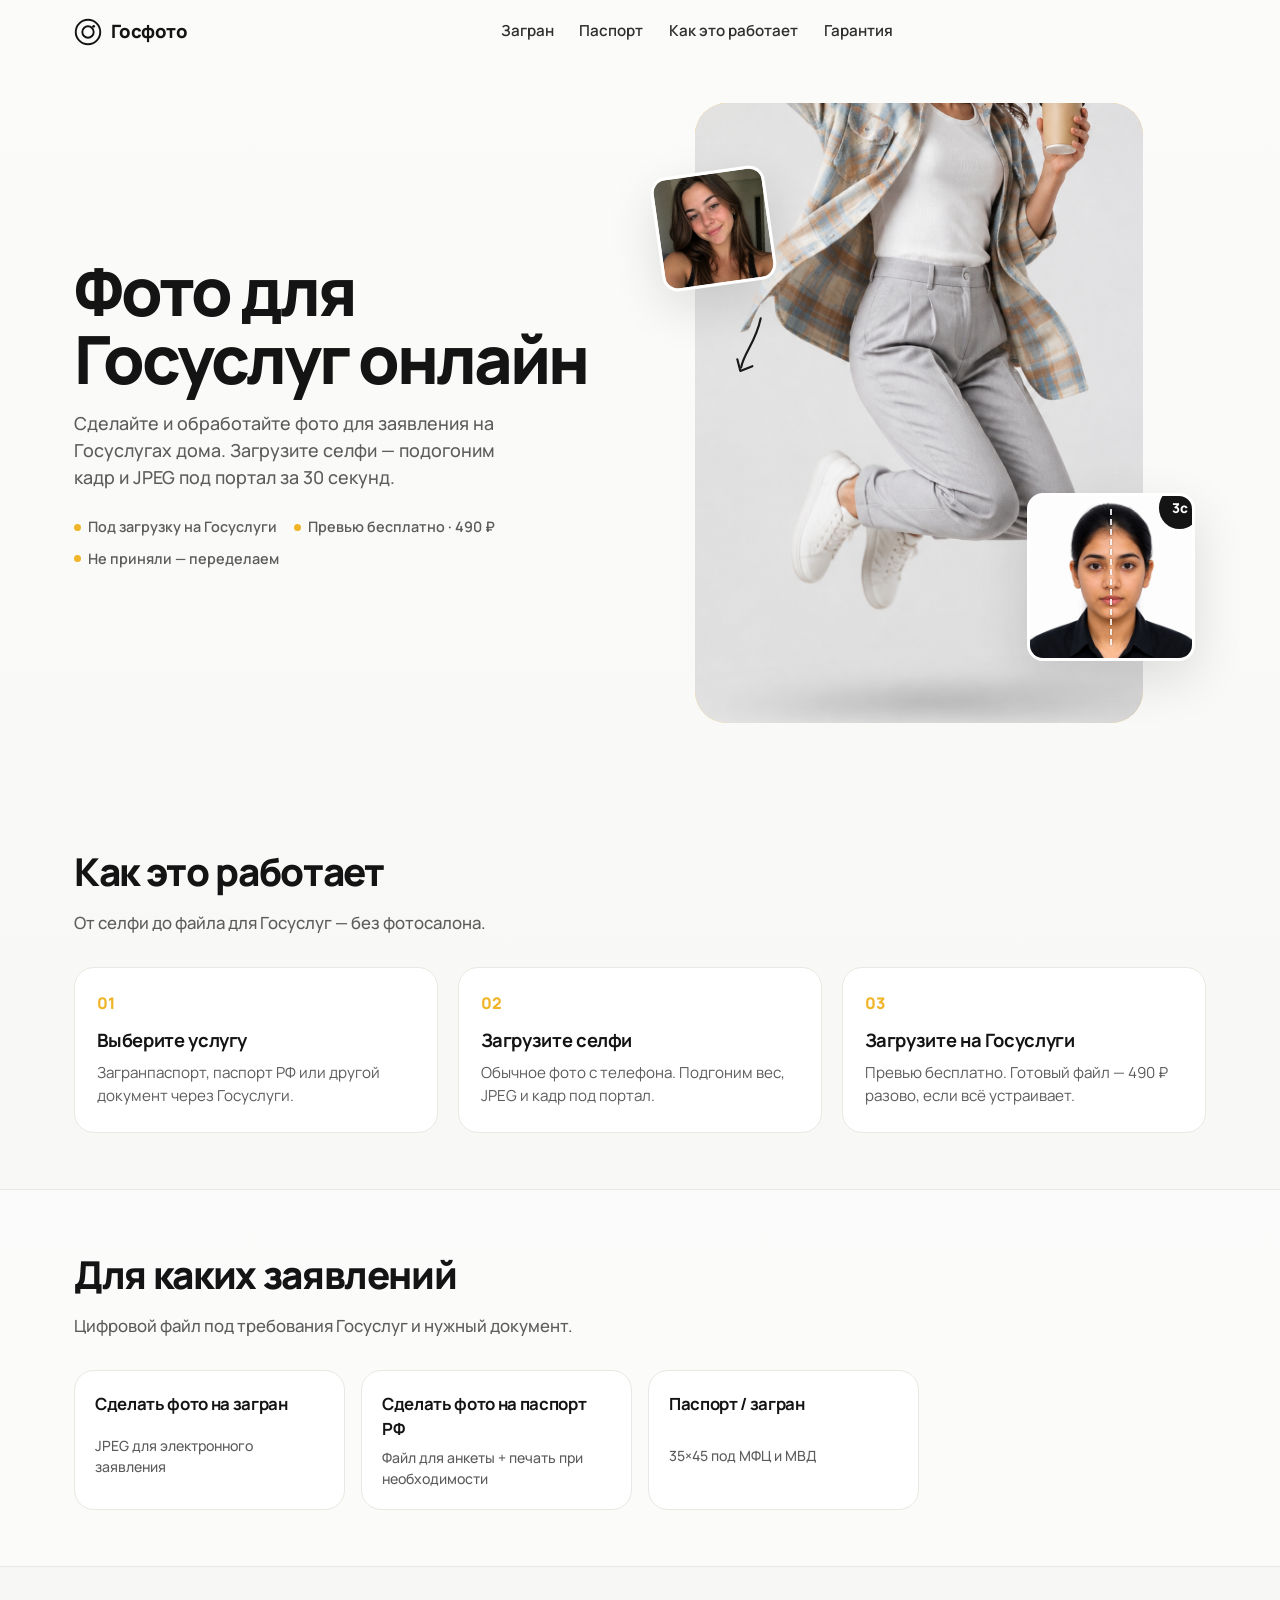
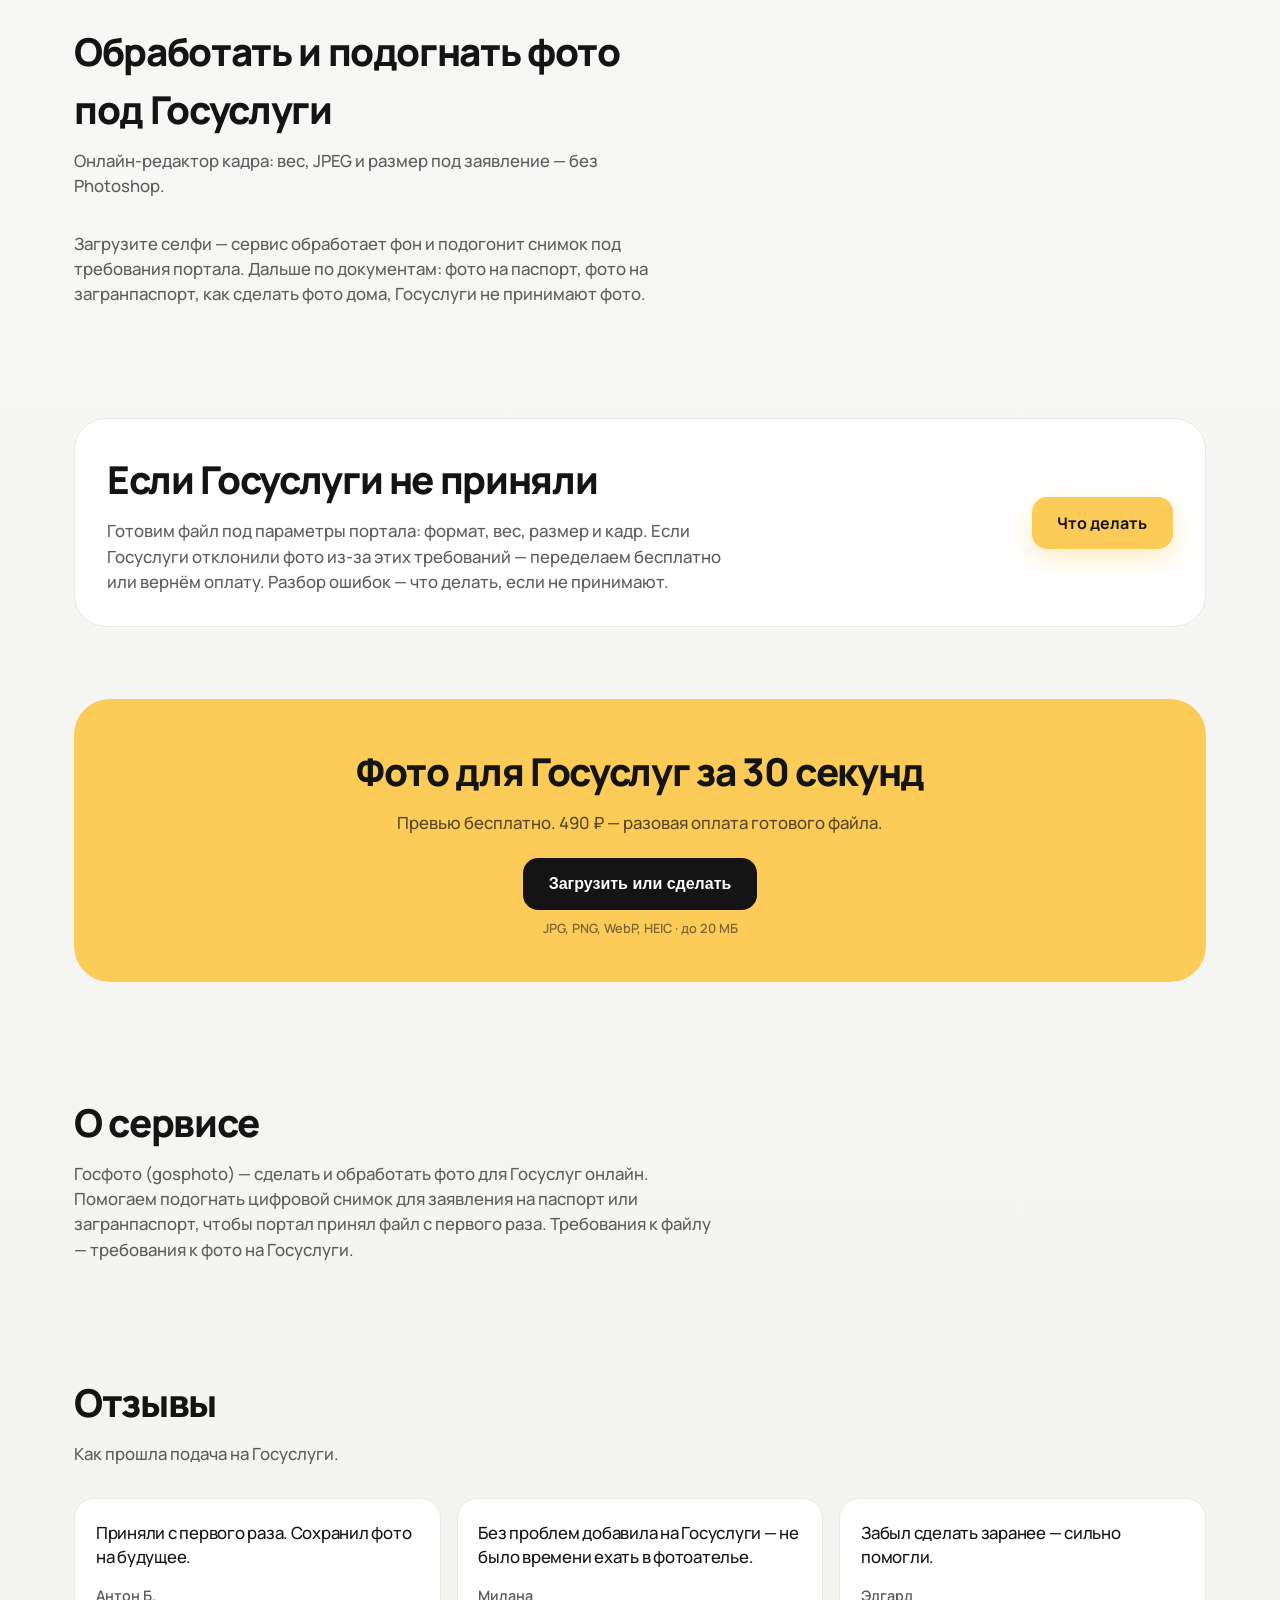
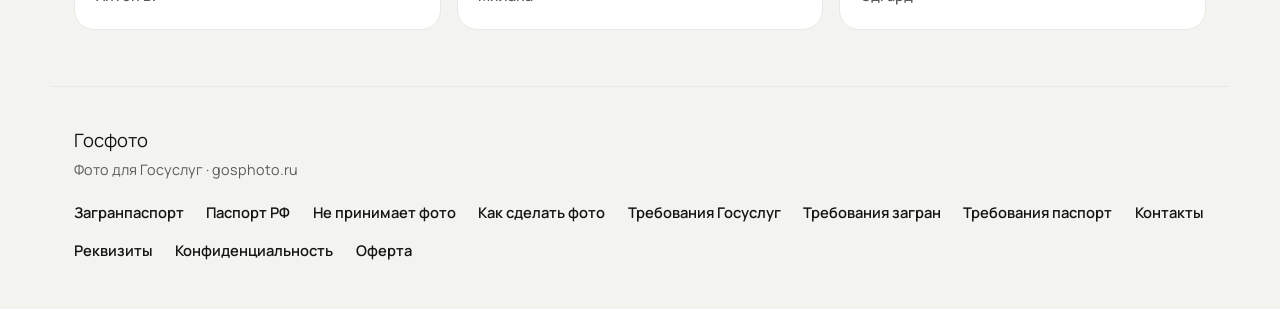
==== commit 07489564: "copy: show free preview and 490 ₽ one-time price Co-authored-by: Cursor <cursoragent@cursor.com>" ====
--- a/index.html
+++ b/index.html
@@ -109,7 +109,7 @@
           </p>
           <ul class="hero-trust">
             <li>Под загрузку на Госуслуги</li>
-            <li>Оплата после превью</li>
+            <li>Превью бесплатно · 490&nbsp;₽</li>
             <li>Не приняли — переделаем</li>
           </ul>
         </div>
@@ -172,7 +172,7 @@
           <article class="step">
             <span class="step-num">03</span>
             <h3>Загрузите на Госуслуги</h3>
-            <p>Сначала превью — платите, только если файл готов к отправке.</p>
+            <p>Превью бесплатно. Готовый файл — 490&nbsp;₽ разово, если всё устраивает.</p>
           </article>
         </div>
       </section>
@@ -233,7 +233,7 @@
       <section class="section section-cta" id="start">
         <div class="cta-box">
           <h2>Фото для Госуслуг за 30 секунд</h2>
-          <p>Загрузите селфи и посмотрите результат до оплаты.</p>
+          <p>Превью бесплатно. 490&nbsp;₽ — разовая оплата готового файла.</p>
           <div class="upload">
             <button class="btn btn-dark" id="upload-btn" type="button" data-metrika-goal="photo_upload">Загрузить или сделать</button>
             <small>JPG, PNG, WebP, HEIC · до 20 МБ</small>
@@ -498,7 +498,7 @@
         <h2 id="too-close-dialog-title">Не приближайте вплотную</h2>
         <p>
           Так Госуслуги реже отклоняют фото, и меньше искажений от близкого
-          фокуса. Держите камеру на расстоянии больше метра, используйте
+          фокуса. Держите камеру на расстоянии вытянутой руки, используйте
           селфи-палку или попросите другого человека сделать снимок. Лишнее по
           краям обрежется автоматически.
         </p>
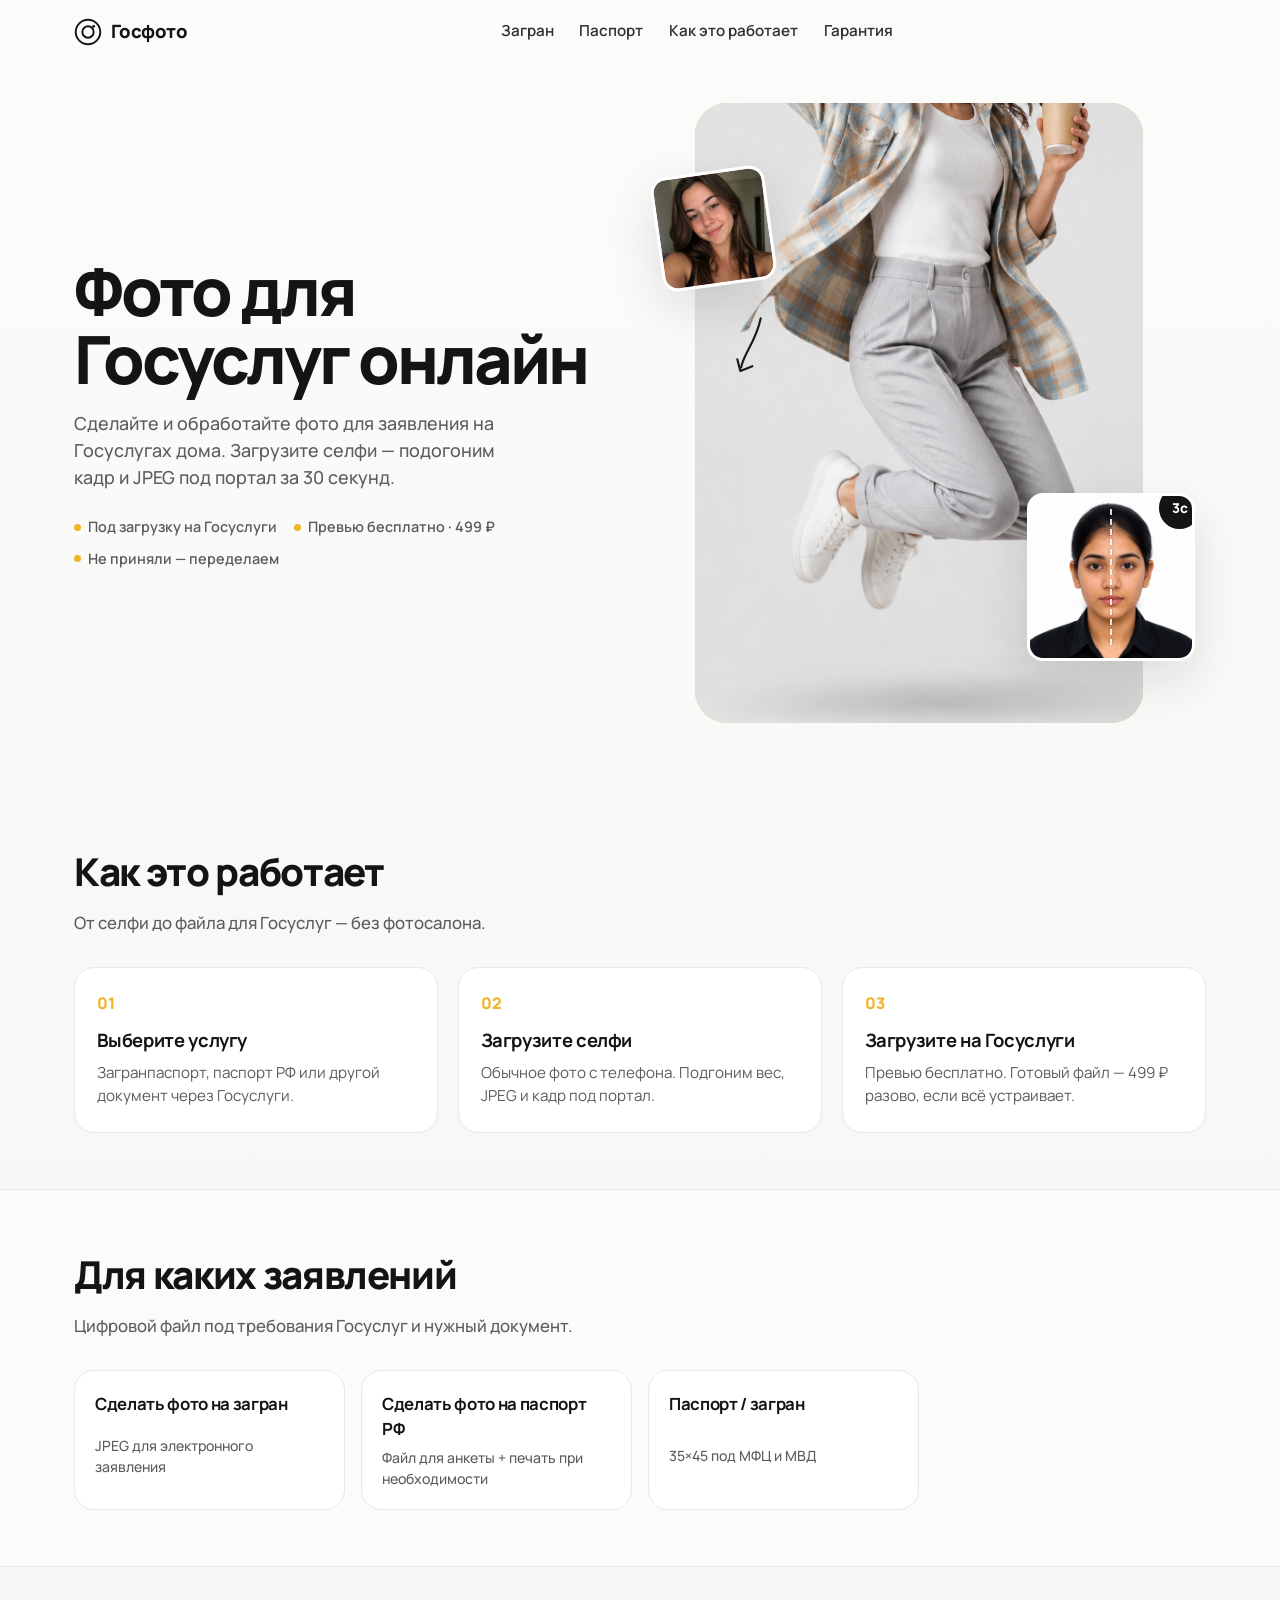
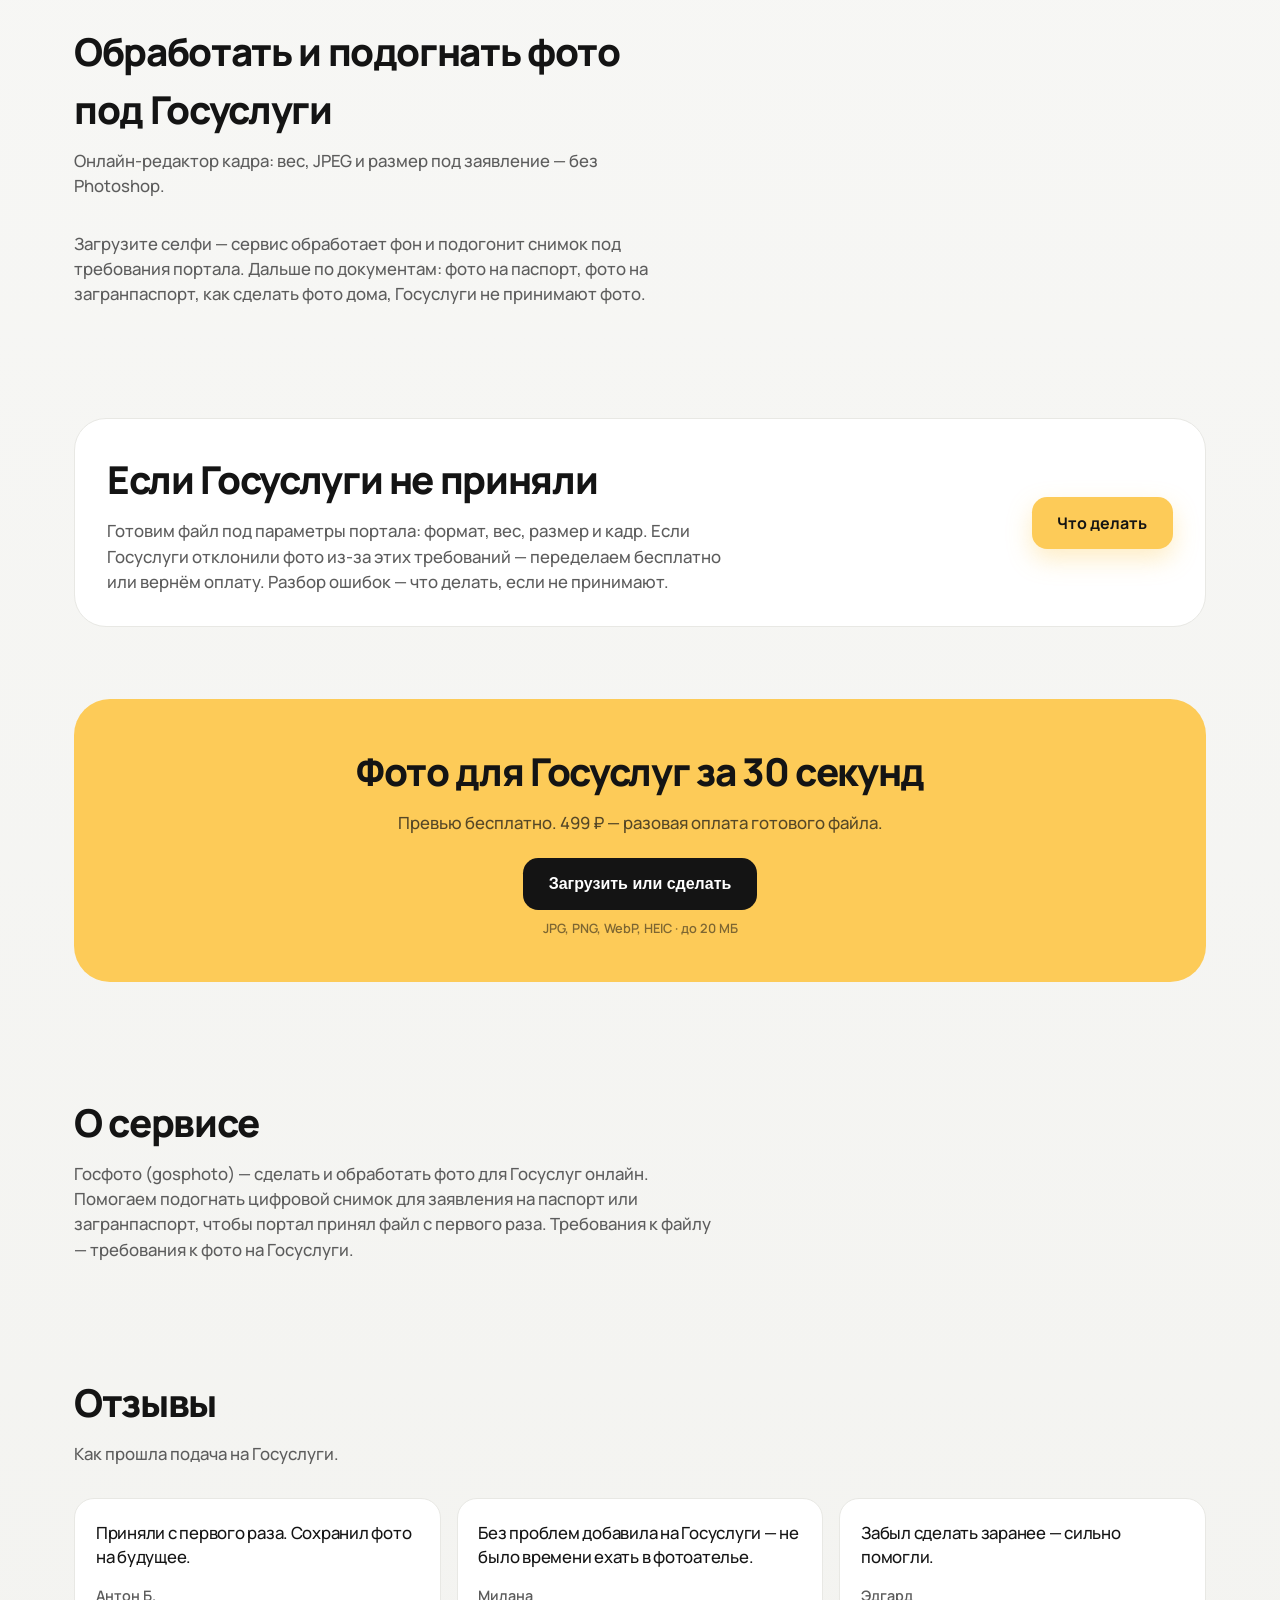
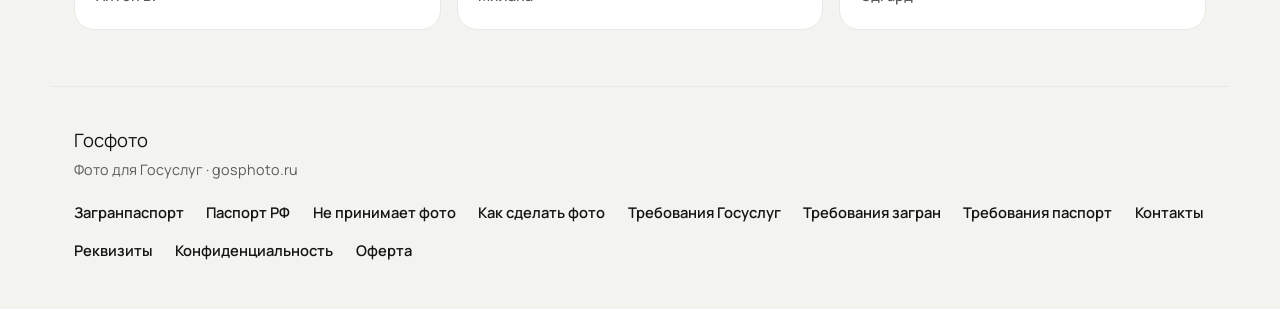
==== commit 86fbbef5: "copy: raise passport price to 499 ₽ Align landing CTA/trust copy and result default with the new one" ====
--- a/index.html
+++ b/index.html
@@ -109,7 +109,7 @@
           </p>
           <ul class="hero-trust">
             <li>Под загрузку на Госуслуги</li>
-            <li>Превью бесплатно · 490&nbsp;₽</li>
+            <li>Превью бесплатно · 499&nbsp;₽</li>
             <li>Не приняли — переделаем</li>
           </ul>
         </div>
@@ -172,7 +172,7 @@
           <article class="step">
             <span class="step-num">03</span>
             <h3>Загрузите на Госуслуги</h3>
-            <p>Превью бесплатно. Готовый файл — 490&nbsp;₽ разово, если всё устраивает.</p>
+            <p>Превью бесплатно. Готовый файл — 499&nbsp;₽ разово, если всё устраивает.</p>
           </article>
         </div>
       </section>
@@ -233,7 +233,7 @@
       <section class="section section-cta" id="start">
         <div class="cta-box">
           <h2>Фото для Госуслуг за 30 секунд</h2>
-          <p>Превью бесплатно. 490&nbsp;₽ — разовая оплата готового файла.</p>
+          <p>Превью бесплатно. 499&nbsp;₽ — разовая оплата готового файла.</p>
           <div class="upload">
             <button class="btn btn-dark" id="upload-btn" type="button" data-metrika-goal="photo_upload">Загрузить или сделать</button>
             <small>JPG, PNG, WebP, HEIC · до 20 МБ</small>
--- a/css/styles.css
+++ b/css/styles.css
@@ -898,6 +898,62 @@
   display: grid;
   grid-template-columns: 1fr 1fr;
   gap: 1.25rem;
+}
+
+.result-variants {
+  margin-top: 1.5rem;
+  display: grid;
+  gap: 0.85rem;
+}
+
+.result-variants[hidden] {
+  display: none;
+}
+
+.result-variants-lead {
+  margin: 0;
+  font-size: 0.95rem;
+  color: var(--muted);
+}
+
+.result-variants-grid {
+  display: grid;
+  grid-template-columns: 1fr 1fr;
+  gap: 1.25rem;
+}
+
+.result-variant {
+  display: grid;
+  gap: 0.65rem;
+  align-content: start;
+  padding: 1.1rem;
+  border-radius: var(--radius-lg);
+  border: 1px solid var(--line);
+  background: #fbfbfa;
+}
+
+.result-variant h2 {
+  margin: 0;
+  font-size: 1.05rem;
+  letter-spacing: -0.02em;
+}
+
+.result-variant-image {
+  width: 100%;
+  max-width: 12rem;
+  justify-self: center;
+  background: #fff;
+  border: 1px solid rgba(15, 23, 42, 0.12);
+}
+
+.result-variant-actions {
+  display: grid;
+  gap: 0.5rem;
+}
+
+.result-variant-actions .btn {
+  width: 100%;
+  text-align: center;
 }
 
 .result-product {
@@ -1607,7 +1663,8 @@
 }
 
 @media (max-width: 720px) {
-  .result-products {
+  .result-products,
+  .result-variants-grid {
     grid-template-columns: 1fr;
   }
 
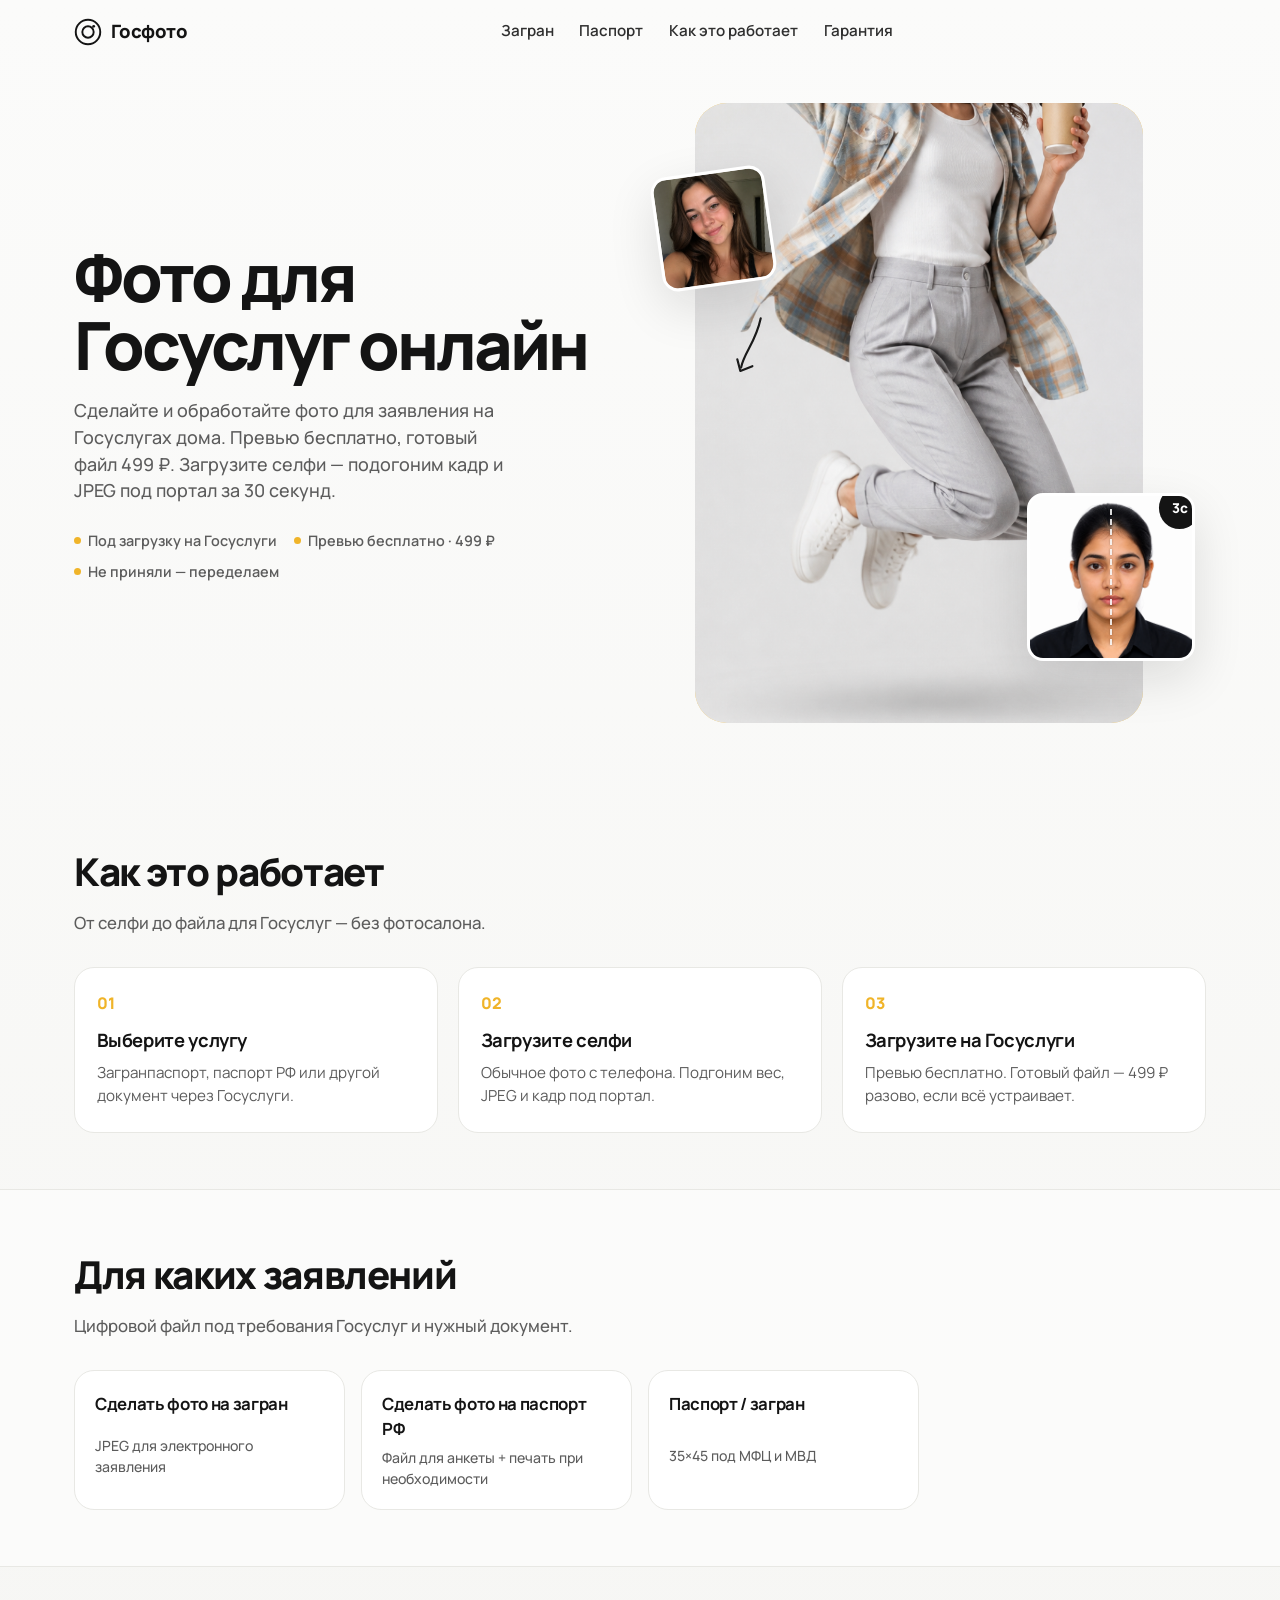
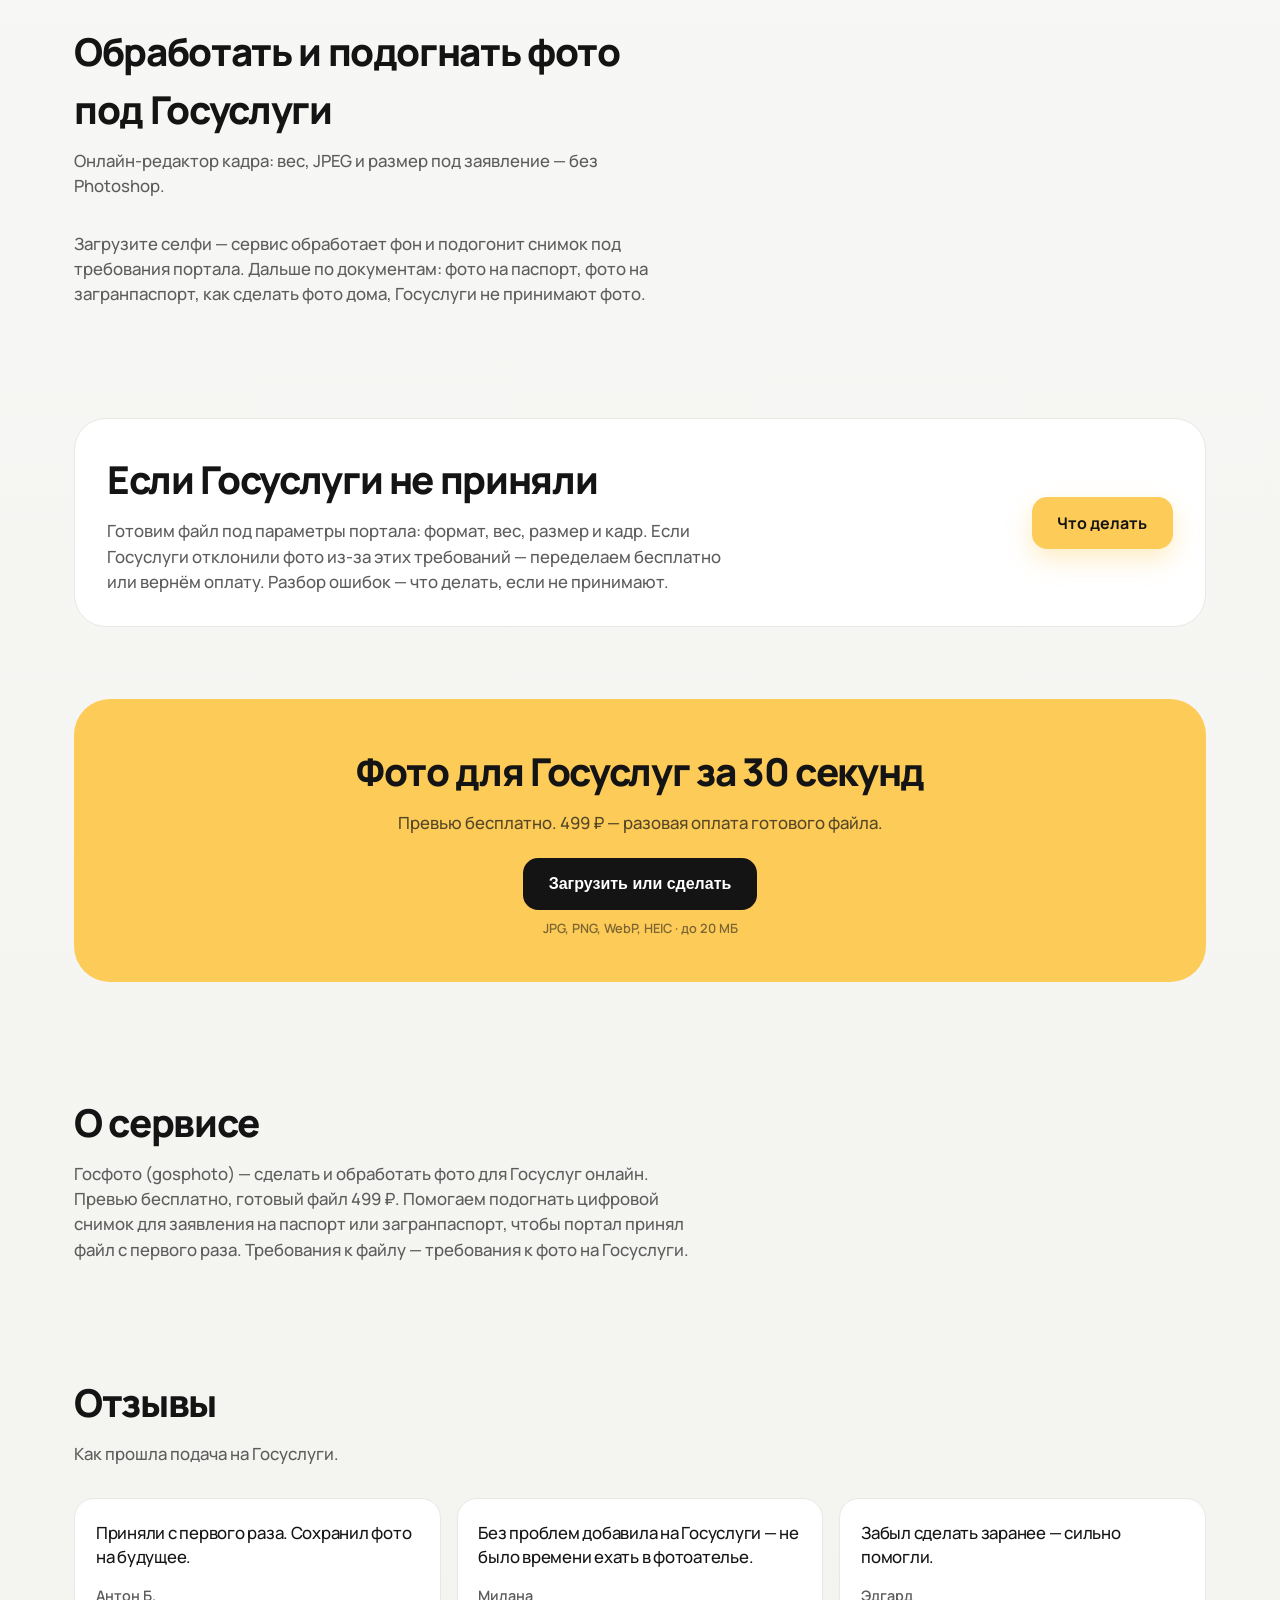
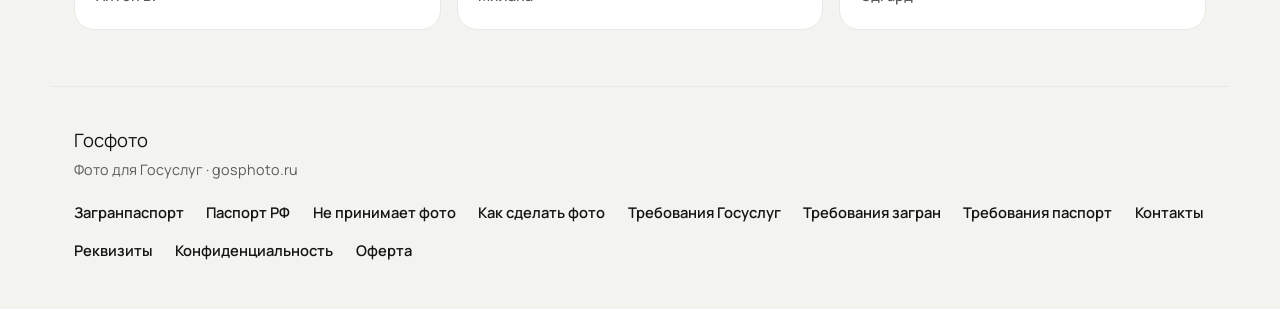
==== commit ad825785: "seo: put free preview and 499₽ into SERP-facing copy Yandex organic snippet used hero/about without " ====
--- a/index.html
+++ b/index.html
@@ -6,7 +6,7 @@
     <title>Госфото — сделать и обработать фото для Госуслуг онлайн</title>
     <meta
       name="description"
-      content="Сделать и обработать фото для Госуслуг из селфи: подогнать под паспорт или загран, JPEG для портала за 30 секунд. Превью до оплаты — не приняли, переделаем."
+      content="Превью бесплатно, готовый файл 499 ₽. Сделайте фото для Госуслуг из селфи: JPEG под портал за 30 секунд. Не приняли — переделаем."
     />
     <meta name="theme-color" content="#fdcb58" />
     <meta name="yandex-verification" content="fc308a11c59be991" />
@@ -21,7 +21,7 @@
       href="https://fonts.googleapis.com/css2?family=Manrope:wght@400;500;600;700;800&display=swap"
       rel="stylesheet"
     />
-    <link rel="stylesheet" href="css/styles.css?v=20260920-phase1b" />
+    <link rel="stylesheet" href="css/styles.css?v=20261110-review-hide-slots" />
     <!-- Yandex.Metrika counter -->
     <script type="text/javascript">
       (function (m, e, t, r, i, k, a) {
@@ -105,6 +105,7 @@
           <h1>Фото для<br />Госуслуг онлайн</h1>
           <p class="hero-lead">
             Сделайте и обработайте фото для заявления на Госуслугах дома.
+            Превью бесплатно, готовый файл 499&nbsp;₽.
             Загрузите селфи — подогоним кадр и JPEG под портал за 30&nbsp;секунд.
           </p>
           <ul class="hero-trust">
@@ -246,6 +247,7 @@
           <h2>О сервисе</h2>
           <p>
             Госфото (gosphoto) — сделать и обработать фото для Госуслуг онлайн.
+            Превью бесплатно, готовый файл 499&nbsp;₽.
             Помогаем подогнать цифровой снимок для заявления на паспорт или
             загранпаспорт, чтобы портал принял файл с первого раза. Требования к
             файлу —
@@ -380,6 +382,14 @@
             </span>
           </button>
         </div>
+        <div class="chooser-review" id="chooser-review" hidden>
+          <img class="chooser-review-image" id="chooser-review-image" alt="Выбранное фото" />
+          <p class="chooser-review-hint">Если снимок удачный — нажмите «Обработать». Можно выбрать другое.</p>
+          <div class="chooser-review-actions">
+            <button class="btn btn-dark" type="button" id="chooser-review-change">Выбрать другое</button>
+            <button class="btn btn-primary" type="button" id="chooser-process" data-metrika-goal="photo_process_confirm">Обработать</button>
+          </div>
+        </div>
         <p class="chooser-error" id="chooser-error" hidden></p>
         <input
           type="file"
@@ -508,750 +518,6 @@
 
 
     <script src="/js/resume.js?v=20260912-pay-cookie"></script>
-    <script>
-      const TRACK_CONVERSIONS = true;
-      const METRIKA_ID = 111303098;
-      const MAX_BYTES = 20 * 1024 * 1024;
-      const ALLOWED_TYPES = new Set([
-        "image/jpeg",
-        "image/png",
-        "image/webp",
-        "image/heic",
-        "image/heif",
-        "image/heic-sequence",
-      ]);
-      const PROCESS_API = "/api/process/stream";
-      const DOC_TYPE_KEY = "gosphoto_doc_type";
-      const DOC_TYPES = new Set(["passport_rf", "zagran"]);
-
-      function getStoredDocType() {
-        try {
-          const v = sessionStorage.getItem(DOC_TYPE_KEY);
-          return DOC_TYPES.has(v) ? v : null;
-        } catch (_) {
-          return null;
-        }
-      }
-
-      function setStoredDocType(docType) {
-        if (!DOC_TYPES.has(docType)) return;
-        try {
-          sessionStorage.setItem(DOC_TYPE_KEY, docType);
-        } catch (_) {}
-      }
-
-      (function applyDocFromQuery() {
-        try {
-          const raw = new URLSearchParams(location.search).get("doc");
-          if (!raw) return;
-          const alias = raw === "passport" ? "passport_rf" : raw;
-          if (DOC_TYPES.has(alias)) setStoredDocType(alias);
-        } catch (_) {}
-      })();
-
-      const toggle = document.querySelector(".nav-toggle");
-      const nav = document.querySelector(".nav");
-      toggle?.addEventListener("click", () => {
-        const open = nav.classList.toggle("is-open");
-        toggle.setAttribute("aria-expanded", String(open));
-      });
-
-      const uploadBtn = document.getElementById("upload-btn");
-      const chooserDialog = document.getElementById("chooser-dialog");
-      const docTypeDialog = document.getElementById("doc-type-dialog");
-      const docTypeClose = document.getElementById("doc-type-close");
-      const docTypePassport = document.getElementById("doc-type-passport");
-      const docTypeZagran = document.getElementById("doc-type-zagran");
-      const cameraDialog = document.getElementById("camera-dialog");
-      const updateDialog = document.getElementById("update-dialog");
-      const tooCloseDialog = document.getElementById("too-close-dialog");
-      const tooCloseOk = document.getElementById("too-close-ok");
-      const resultDialog = document.getElementById("result-dialog");
-      const resultStatus = document.getElementById("result-status");
-      const resultStage = document.getElementById("result-stage");
-      const resultImage = document.getElementById("result-image");
-      const resultProgress = document.getElementById("result-progress");
-      const resultProgressBar = document.getElementById("result-progress-bar");
-      const resultProgressStep = document.getElementById("result-progress-step");
-      const resultProgressList = document.getElementById("result-progress-list");
-      const resultError = document.getElementById("result-error");
-      const resultClose = document.getElementById("result-close");
-      let resultPreviewUrl = null;
-      let pendingDocFile = null;
-      let pendingDocSource = "unknown";
-      let pendingTooCloseContinue = null;
-
-      function isMobileClient() {
-        try {
-          return window.matchMedia("(max-width: 768px), (pointer: coarse)").matches;
-        } catch (_) {
-          return false;
-        }
-      }
-
-      function revokeResultPreview() {
-        if (resultPreviewUrl) {
-          URL.revokeObjectURL(resultPreviewUrl);
-          resultPreviewUrl = null;
-        }
-      }
-
-      function phaseFromPct(pct) {
-        if (pct < 30) return 0;
-        if (pct < 55) return 1;
-        if (pct < 80) return 2;
-        return 3;
-      }
-
-      function syncProgressList(activeIndex) {
-        if (!resultProgressList) return;
-        resultProgressList.querySelectorAll("li").forEach((li) => {
-          const i = Number(li.getAttribute("data-step"));
-          li.classList.toggle("is-done", i < activeIndex);
-          li.classList.toggle("is-current", i === activeIndex);
-        });
-      }
-
-      function applyServerProgress(text, pct) {
-        const label = text || "Обрабатываем снимок…";
-        const p = Math.max(1, Math.min(99, Number(pct) || 1));
-        if (resultProgressStep) resultProgressStep.textContent = label;
-        if (resultStatus) resultStatus.textContent = label;
-        if (resultProgressBar) {
-          resultProgressBar.style.width = `${p}%`;
-          resultProgressBar.classList.add("is-waiting");
-        }
-        syncProgressList(phaseFromPct(p));
-      }
-
-      function startProgress() {
-        stopProgress(false);
-        if (resultStage) resultStage.classList.add("is-processing");
-        if (resultProgress) {
-          resultProgress.hidden = false;
-          resultProgress.classList.add("is-active");
-        }
-        applyServerProgress("Проверяем лицо и качество снимка…", 5);
-      }
-
-      function stopProgress(success) {
-        if (resultProgressBar) {
-          resultProgressBar.classList.remove("is-waiting");
-          if (success) resultProgressBar.style.width = "100%";
-        }
-        if (resultStage) resultStage.classList.remove("is-processing");
-        if (resultProgress) {
-          resultProgress.hidden = true;
-          resultProgress.classList.remove("is-active");
-        }
-      }
-
-      async function readProcessSse(response) {
-        if (!response.body || !response.body.getReader) {
-          throw new Error("Браузер не поддерживает поток ответа.");
-        }
-        const reader = response.body.getReader();
-        const decoder = new TextDecoder();
-        let buffer = "";
-        let finalEvent = null;
-
-        while (true) {
-          const { value, done } = await reader.read();
-          if (done) break;
-          buffer += decoder.decode(value, { stream: true });
-          let sep;
-          while ((sep = buffer.indexOf("\n\n")) >= 0) {
-            const raw = buffer.slice(0, sep);
-            buffer = buffer.slice(sep + 2);
-            const lines = raw.split("\n");
-            let eventName = "message";
-            const dataLines = [];
-            for (const line of lines) {
-              if (line.startsWith("event:")) {
-                eventName = line.slice(6).trim();
-              } else if (line.startsWith("data:")) {
-                dataLines.push(line.slice(5).trim());
-              }
-            }
-            if (!dataLines.length) continue;
-            let data = {};
-            try {
-              data = JSON.parse(dataLines.join("\n"));
-            } catch (_) {
-              continue;
-            }
-            if (eventName === "progress") {
-              applyServerProgress(data.text, data.pct);
-            } else if (eventName === "done" || eventName === "error") {
-              finalEvent = { event: eventName, data };
-            }
-          }
-        }
-        return finalEvent;
-      }
-      const chooserClose = document.getElementById("chooser-close");
-      const cameraClose = document.getElementById("camera-close");
-      const cameraBack = document.getElementById("camera-back");
-      const cameraShutter = document.getElementById("camera-shutter");
-      const cameraVideo = document.getElementById("camera-video");
-      const cameraCanvas = document.getElementById("camera-canvas");
-      const cameraError = document.getElementById("camera-error");
-      const slotChoose = document.getElementById("slot-choose");
-      const slotCamera = document.getElementById("slot-camera");
-      const inputChoose = document.getElementById("input-choose");
-      const previewChoose = document.getElementById("preview-choose");
-      const previewCamera = document.getElementById("preview-camera");
-      const chooserError = document.getElementById("chooser-error");
-      const chooserConsent = document.getElementById("chooser-consent");
-      const chooserConsentBox = document.querySelector(".chooser-consent");
-
-      function clearConsentError() {
-        setError(chooserError, "");
-        chooserConsentBox?.classList.remove("is-error");
-      }
-
-      function requireConsent() {
-        if (chooserConsent && !chooserConsent.checked) {
-          setError(chooserError, "Необходимо согласие на обработку персональных данных.");
-          chooserConsentBox?.classList.add("is-error");
-          chooserConsentBox?.scrollIntoView({ block: "nearest", behavior: "smooth" });
-          chooserConsent.focus({ preventScroll: true });
-          reachGoal("photo_consent_missing");
-          return false;
-        }
-        clearConsentError();
-        return true;
-      }
-      const endpoint = "https://formspree.io/f/mvkpprkk";
-      const SEND_FORMSPREE = false; // временно отключено
-      let cameraStream = null;
-
-      function showDialog(el) {
-        if (typeof el.showModal === "function") {
-          el.showModal();
-        } else {
-          el.setAttribute("open", "");
-        }
-      }
-
-      function closeDialog(el) {
-        if (typeof el.close === "function") {
-          el.close();
-        } else {
-          el.removeAttribute("open");
-        }
-      }
-
-      function reachGoal(name, params, done) {
-        if (!TRACK_CONVERSIONS || !name) {
-          if (typeof done === "function") done();
-          return;
-        }
-        let finished = false;
-        const finish = () => {
-          if (finished) return;
-          finished = true;
-          if (typeof done === "function") done();
-        };
-        // Fallback: даже если callback Metrika не вызовется — не зависаем.
-        const timer =
-          typeof done === "function" ? window.setTimeout(finish, 400) : null;
-        try {
-          if (typeof ym === "function") {
-            if (typeof done === "function") {
-              ym(METRIKA_ID, "reachGoal", name, params || {}, finish);
-            } else if (params) {
-              ym(METRIKA_ID, "reachGoal", name, params);
-            } else {
-              ym(METRIKA_ID, "reachGoal", name);
-            }
-            return;
-          }
-        } catch (_) {}
-        if (timer) window.clearTimeout(timer);
-        finish();
-      }
-
-      function trackFormspreeClick() {
-        if (!SEND_FORMSPREE || !TRACK_CONVERSIONS) return;
-        const clickData = new FormData();
-        const params = new URLSearchParams(location.search);
-        clickData.append("_subject", "Госфото: клик «Загрузить селфи»");
-        clickData.append("event", "photo_upload_click");
-        clickData.append("page_url", location.href);
-        clickData.append("referrer", document.referrer || "direct");
-        for (const [key, value] of params) {
-          if (key.startsWith("utm_")) clickData.append(key, value);
-        }
-        fetch(endpoint, {
-          method: "POST",
-          body: clickData,
-          headers: { Accept: "application/json" },
-        }).catch(() => {});
-      }
-
-      // Делегированный трекинг всех data-metrika-goal (кнопки и ссылки).
-      document.addEventListener(
-        "click",
-        (event) => {
-          const target = event.target.closest("[data-metrika-goal]");
-          if (!target) return;
-          const goal = target.getAttribute("data-metrika-goal");
-          const param = target.getAttribute("data-metrika-param");
-          reachGoal(goal, param ? { item: param } : undefined);
-        },
-        true
-      );
-
-      function setError(el, message) {
-        if (!el) return;
-        if (!message) {
-          el.hidden = true;
-          el.textContent = "";
-          return;
-        }
-        el.hidden = false;
-        el.textContent = message;
-      }
-
-      function setPreview(previewEl, slotEl, file) {
-        const url = URL.createObjectURL(file);
-        previewEl.style.backgroundImage = `url("${url}")`;
-        previewEl.hidden = false;
-        slotEl.classList.add("has-preview");
-      }
-
-      function validateImage(file) {
-        if (!file) return "Файл не выбран.";
-        const typeOk =
-          ALLOWED_TYPES.has(file.type) ||
-          /\.(jpe?g|png|webp|heic|heif)$/i.test(file.name || "");
-        if (!typeOk) return "Нужен файл JPG, PNG, WebP или HEIC.";
-        if (file.size > MAX_BYTES) return "Файл больше 20 МБ.";
-        return null;
-      }
-
-      function warnTooCloseBeforeCamera(continueFn) {
-        if (!isMobileClient() || !tooCloseDialog) {
-          continueFn();
-          return;
-        }
-        reachGoal("too_close_warn_shown", { mobile: 1, source: "camera" });
-        pendingTooCloseContinue = continueFn;
-        closeDialog(chooserDialog);
-        showDialog(tooCloseDialog);
-      }
-
-      function finishWithFile(file, { goal, source, previewEl, slotEl, errorEl }) {
-        if (!requireConsent()) return;
-        const error = validateImage(file);
-        if (error) {
-          setError(errorEl, error);
-          const reason =
-            !file
-              ? "empty"
-              : file.size > MAX_BYTES
-                ? "too_large"
-                : "bad_type";
-          reachGoal("photo_file_reject", { reason, source: source || "unknown" });
-          return;
-        }
-        setError(errorEl, "");
-        setPreview(previewEl, slotEl, file);
-        if (goal) reachGoal(goal);
-        ensureDocTypeThenProcess(file, source || "unknown");
-      }
-
-      tooCloseOk?.addEventListener("click", () => {
-        reachGoal("too_close_warn_ok", { mobile: 1 });
-        const fn = pendingTooCloseContinue;
-        pendingTooCloseContinue = null;
-        closeDialog(tooCloseDialog);
-        if (fn) fn();
-      });
-
-      function ensureDocTypeThenProcess(file, source) {
-        const existing = getStoredDocType();
-        if (existing) {
-          processPhoto(file, source, existing);
-          return;
-        }
-        pendingDocFile = file;
-        pendingDocSource = source || "unknown";
-        closeDialog(chooserDialog);
-        closeDialog(cameraDialog);
-        showDialog(docTypeDialog);
-      }
-
-      function pickDocType(docType) {
-        setStoredDocType(docType);
-        closeDialog(docTypeDialog);
-        const file = pendingDocFile;
-        const source = pendingDocSource;
-        pendingDocFile = null;
-        pendingDocSource = "unknown";
-        if (file) processPhoto(file, source, docType);
-      }
-
-      function failReasonFromProcess(err, res, data) {
-        if (err && err.name === "TypeError") return "network";
-        if (res && res.status >= 500) return "server_" + res.status;
-        if (res && res.status === 413) return "too_large";
-        if (res && res.status === 415) return "bad_type";
-        if (res && res.status === 422) return "validation";
-        if (data && data.ok === false) {
-          const code =
-            data.code ||
-            (data.detail && data.detail.code) ||
-            data.gate ||
-            "";
-          if (code) return String(code).slice(0, 64);
-          return "gate_reject";
-        }
-        if (res && res.status === 400) return "bad_request";
-        if (res && !res.ok) return "http_" + res.status;
-        return "unknown";
-      }
-
-      async function processPhoto(file, source, docType) {
-        const resolvedType = DOC_TYPES.has(docType)
-          ? docType
-          : getStoredDocType() || "passport_rf";
-        stopCamera();
-        closeDialog(cameraDialog);
-        closeDialog(chooserDialog);
-        closeDialog(docTypeDialog);
-        setError(resultError, "");
-
-        revokeResultPreview();
-        resultPreviewUrl = URL.createObjectURL(file);
-        if (resultImage) {
-          resultImage.src = resultPreviewUrl;
-          resultImage.alt = "Загруженное фото";
-          resultImage.classList.remove("is-passport");
-        }
-        if (resultStage) resultStage.hidden = false;
-        startProgress();
-        showDialog(resultDialog);
-        reachGoal("photo_process_start", {
-          source: source || "unknown",
-          doc_type: resolvedType,
-        });
-
-        const body = new FormData();
-        body.append("file", file, file.name || "selfie.jpg");
-        body.append("doc_type", resolvedType);
-        let res = null;
-        let data = {};
-        try {
-          res = await fetch(PROCESS_API, {
-            method: "POST",
-            body,
-            headers: { Accept: "text/event-stream" },
-          });
-          if (!res.ok) {
-            data = await res.json().catch(() => ({}));
-            const msg =
-              (data.detail && (data.detail.message || data.detail)) ||
-              "Ошибка сервера. Попробуйте другое фото.";
-            const err = new Error(
-              typeof msg === "string" ? msg : JSON.stringify(msg)
-            );
-            err._reason = failReasonFromProcess(err, res, data);
-            throw err;
-          }
-          const finalEvent = await readProcessSse(res);
-          if (!finalEvent) {
-            const err = new Error("Сервер закрыл поток без результата.");
-            err._reason = "no_sse_final";
-            throw err;
-          }
-          data = finalEvent.data || {};
-          if (finalEvent.event === "error" || !data.ok) {
-            const err = new Error(data.message || "Фото не прошло проверку.");
-            err._reason = failReasonFromProcess(err, res, data);
-            throw err;
-          }
-          if (!data.result_id) {
-            const err = new Error("Сервер не вернул ссылку на результат.");
-            err._reason = "no_result_id";
-            throw err;
-          }
-          stopProgress(true);
-          const resultId = data.result_id;
-          if (window.GosphotoResume) GosphotoResume.setLast(resultId);
-          const t = Date.now();
-          const doneType =
-            (data.doc_type && DOC_TYPES.has(data.doc_type)
-              ? data.doc_type
-              : null) || resolvedType;
-          const processGoal =
-            doneType === "zagran" ? "process_zagran" : "process_passport_rf";
-          // Ждём отправку цели: иначе location.assign часто убивает hit.
-          reachGoal(
-            "photo_processed",
-            {
-              result_id: resultId,
-              source: source || "unknown",
-              doc_type: doneType,
-              compliance: data.compliance?.pass ? "pass" : "soft",
-              print_sheet: data.print_sheet ? "yes" : "no",
-            },
-            () => {
-              reachGoal(processGoal, { result_id: resultId }, () =>
-                location.assign(`/result/${resultId}?t=${t}`)
-              );
-            }
-          );
-        } catch (err) {
-          stopProgress(false);
-          if (resultStatus) resultStatus.textContent = "Не удалось обработать";
-          setError(
-            resultError,
-            (err && err.message) || "Попробуйте другое фото или позже."
-          );
-          reachGoal("photo_process_fail", {
-            reason: (err && err._reason) || failReasonFromProcess(err, res, data),
-            source: source || "unknown",
-            http: res ? String(res.status) : "0",
-          });
-        }
-      }
-
-      function stopCamera() {
-        if (cameraStream) {
-          cameraStream.getTracks().forEach((track) => track.stop());
-          cameraStream = null;
-        }
-        if (cameraVideo) cameraVideo.srcObject = null;
-      }
-
-      async function openFrontCamera() {
-        setError(cameraError, "");
-        if (!navigator.mediaDevices?.getUserMedia) {
-          setError(cameraError, "Камера недоступна в этом браузере.");
-          showDialog(cameraDialog);
-          reachGoal("camera_denied", { reason: "unsupported" });
-          return;
-        }
-        closeDialog(chooserDialog);
-        showDialog(cameraDialog);
-        cameraShutter.disabled = true;
-        try {
-          cameraStream = await navigator.mediaDevices.getUserMedia({
-            audio: false,
-            video: {
-              facingMode: { ideal: "user" },
-              width: { ideal: 1280 },
-              height: { ideal: 720 },
-            },
-          });
-          cameraVideo.srcObject = cameraStream;
-          await cameraVideo.play();
-          cameraShutter.disabled = false;
-        } catch (err) {
-          cameraShutter.disabled = true;
-          const denied =
-            err && (err.name === "NotAllowedError" || err.name === "PermissionDeniedError");
-          setError(
-            cameraError,
-            denied
-              ? "Разрешите доступ к камере в браузере."
-              : "Не удалось открыть фронтальную камеру."
-          );
-          reachGoal("camera_denied", {
-            reason: denied ? "permission" : (err && err.name) || "error",
-          });
-        }
-      }
-
-      function captureSelfie() {
-        if (!cameraVideo?.videoWidth) {
-          setError(cameraError, "Камера ещё не готова.");
-          return;
-        }
-        const width = cameraVideo.videoWidth;
-        const height = cameraVideo.videoHeight;
-        cameraCanvas.width = width;
-        cameraCanvas.height = height;
-        const ctx = cameraCanvas.getContext("2d");
-        ctx.translate(width, 0);
-        ctx.scale(-1, 1);
-        ctx.drawImage(cameraVideo, 0, 0, width, height);
-        cameraCanvas.toBlob(
-          (blob) => {
-            if (!blob) {
-              setError(cameraError, "Не удалось сделать снимок.");
-              return;
-            }
-            const file = new File([blob], "selfie.jpg", { type: "image/jpeg" });
-            finishWithFile(file, {
-              goal: null,
-              source: "camera",
-              previewEl: previewCamera,
-              slotEl: slotCamera,
-              errorEl: cameraError,
-            });
-          },
-          "image/jpeg",
-          0.92
-        );
-      }
-
-      function leaveCamera() {
-        stopCamera();
-        closeDialog(cameraDialog);
-        showDialog(chooserDialog);
-      }
-
-      chooserConsent?.addEventListener("change", () => {
-        if (chooserConsent.checked) clearConsentError();
-      });
-
-      uploadBtn?.addEventListener("click", () => {
-        // photo_upload уходит через data-metrika-goal
-        trackFormspreeClick();
-        clearConsentError();
-        showDialog(chooserDialog);
-      });
-
-      resultClose?.addEventListener("click", () => {
-        stopProgress(false);
-        closeDialog(resultDialog);
-      });
-      resultDialog?.addEventListener("click", (event) => {
-        if (event.target === resultDialog) {
-          reachGoal("click_result_close", { item: "backdrop" });
-          stopProgress(false);
-          closeDialog(resultDialog);
-        }
-      });
-      resultDialog?.addEventListener("close", () => {
-        stopProgress(false);
-      });
-
-      chooserClose?.addEventListener("click", () => {
-        closeDialog(chooserDialog);
-      });
-      docTypeClose?.addEventListener("click", () => {
-        pendingDocFile = null;
-        closeDialog(docTypeDialog);
-      });
-      docTypePassport?.addEventListener("click", () => pickDocType("passport_rf"));
-      docTypeZagran?.addEventListener("click", () => pickDocType("zagran"));
-      cameraClose?.addEventListener("click", () => {
-        stopCamera();
-        closeDialog(cameraDialog);
-      });
-      cameraBack?.addEventListener("click", leaveCamera);
-      cameraShutter?.addEventListener("click", captureSelfie);
-
-      document.querySelectorAll(".doc-card[data-metrika-param]").forEach((card) => {
-        card.addEventListener("click", () => {
-          const param = card.getAttribute("data-metrika-param");
-          if (DOC_TYPES.has(param)) setStoredDocType(param);
-        });
-      });
-
-      chooserDialog?.addEventListener("click", (event) => {
-        if (event.target === chooserDialog) {
-          reachGoal("click_chooser_close", { item: "backdrop" });
-          closeDialog(chooserDialog);
-        }
-      });
-      docTypeDialog?.addEventListener("click", (event) => {
-        if (event.target === docTypeDialog) {
-          reachGoal("click_doc_type_close", { item: "backdrop" });
-          pendingDocFile = null;
-          closeDialog(docTypeDialog);
-        }
-      });
-      cameraDialog?.addEventListener("click", (event) => {
-        if (event.target === cameraDialog) {
-          reachGoal("click_camera_close", { item: "backdrop" });
-          stopCamera();
-          closeDialog(cameraDialog);
-        }
-      });
-      cameraDialog?.addEventListener("close", stopCamera);
-
-      slotChoose?.addEventListener("click", () => {
-        if (!requireConsent()) return;
-        inputChoose?.click();
-      });
-      slotCamera?.addEventListener("click", () => {
-        if (!requireConsent()) return;
-        warnTooCloseBeforeCamera(() => openFrontCamera());
-      });
-
-      inputChoose?.addEventListener("change", () => {
-        const file = inputChoose.files?.[0];
-        inputChoose.value = "";
-        finishWithFile(file, {
-          goal: "photo_choose",
-          source: "gallery",
-          previewEl: previewChoose,
-          slotEl: slotChoose,
-          errorEl: chooserError,
-        });
-      });
-
-      (function mountResumeBanner() {
-        const resume = window.GosphotoResume;
-        const banner = document.getElementById("resume-banner");
-        const textEl = document.getElementById("resume-banner-text");
-        const linkEl = document.getElementById("resume-banner-link");
-        const dismissEl = document.getElementById("resume-banner-dismiss");
-        if (!resume || !banner || !textEl || !linkEl) return;
-
-        function hide() {
-          banner.hidden = true;
-        }
-
-        function showUnpaid(id) {
-          if (resume.isBannerDismissed(id)) {
-            hide();
-            return;
-          }
-          textEl.textContent =
-            "У вас есть незаконченное фото — можно вернуться к нему.";
-          linkEl.href = "/result/" + id;
-          linkEl.textContent = "Вернуться к фото";
-          banner.hidden = false;
-        }
-
-        dismissEl?.addEventListener("click", () => {
-          const href = (linkEl.getAttribute("href") || "").replace(
-            /^\/result\//,
-            ""
-          );
-          if (resume.valid(href)) resume.dismissBanner(href);
-          hide();
-        });
-
-        const probeId = resume.getProbeId();
-        if (!probeId) return;
-
-        fetch("/api/result/" + probeId + "/payment-status")
-          .then((res) => {
-            if (res.status === 404) {
-              resume.clearSeenPaid(probeId);
-              hide();
-              return null;
-            }
-            if (!res.ok) return null;
-            return res.json();
-          })
-          .then((data) => {
-            if (!data || !data.ok || !data.result_id) return;
-            if (data.paid) {
-              location.assign("/result/" + data.result_id + "?paid=1");
-              return;
-            }
-            showUnpaid(data.result_id);
-          })
-          .catch(hide);
-      })();
-    </script>
+    <script src="/js/upload-flow.js?v=20261110-review-hide-slots"></script>
   </body>
 </html>
--- a/css/styles.css
+++ b/css/styles.css
@@ -589,6 +589,12 @@
   gap: 0.85rem;
 }
 
+.chooser-slots[hidden],
+.chooser-consent[hidden],
+.chooser-lead[hidden] {
+  display: none !important;
+}
+
 .photo-slot {
   position: relative;
   display: grid;
@@ -663,6 +669,48 @@
   font-weight: 600;
 }
 
+.chooser-review {
+  display: grid;
+  gap: 0.85rem;
+}
+
+.chooser-review[hidden] {
+  display: none !important;
+}
+
+.chooser-review-image {
+  display: block;
+  width: 100%;
+  max-height: min(52vh, 22rem);
+  object-fit: contain;
+  border-radius: var(--radius-lg);
+  background: #f3f1ea;
+  border: 1px solid rgba(20, 20, 20, 0.08);
+}
+
+.chooser-review-hint {
+  margin: 0;
+  color: var(--muted);
+  font-size: 0.92rem;
+}
+
+.chooser-review-actions {
+  display: grid;
+  grid-template-columns: 1fr 1.35fr;
+  gap: 0.75rem;
+}
+
+.chooser-review-actions .btn {
+  width: 100%;
+  text-align: center;
+}
+
+@media (max-width: 560px) {
+  .chooser-review-actions {
+    grid-template-columns: 1fr;
+  }
+}
+
 .camera-dialog {
   border: none;
   border-radius: var(--radius-lg);
@@ -1038,7 +1086,12 @@
 
 .photo-guide.is-guide-off .photo-guide-overlay,
 .photo-guide.is-guide-off .photo-guide-outer {
-  opacity: 0;
+  display: none !important;
+}
+
+.photo-guide.is-guide-off .photo-guide-box {
+  grid-template-columns: minmax(0, 1fr);
+  grid-template-rows: auto;
 }
 
 .photo-guide-band {
@@ -1266,6 +1319,64 @@
   color: var(--muted);
   text-align: center;
   line-height: 1.35;
+}
+
+.photo-guide-caption.is-ready-download {
+  color: var(--ink);
+  font-weight: 700;
+}
+
+#result-download {
+  gap: 0.35em;
+}
+
+#result-download.is-dl-attn {
+  position: relative;
+  box-shadow: 0 12px 28px rgba(253, 203, 88, 0.55);
+  outline: 2px solid rgba(253, 203, 88, 0.95);
+  outline-offset: 3px;
+  animation: result-dl-btn-pulse 1.1s ease-in-out infinite !important;
+}
+
+#result-download.is-dl-attn .result-dl-word {
+  display: inline-block;
+  font-weight: 800;
+  text-decoration: underline;
+  text-decoration-thickness: 0.12em;
+  text-underline-offset: 0.2em;
+  animation: result-dl-word-pulse 1.1s ease-in-out infinite !important;
+}
+
+@keyframes result-dl-btn-pulse {
+  0%,
+  100% {
+    box-shadow: 0 10px 24px rgba(253, 203, 88, 0.4);
+    outline-color: rgba(253, 203, 88, 0.55);
+  }
+  50% {
+    box-shadow: 0 18px 40px rgba(253, 203, 88, 0.95);
+    outline-color: rgba(220, 150, 20, 1);
+  }
+}
+
+@keyframes result-dl-word-pulse {
+  0%,
+  100% {
+    opacity: 1;
+  }
+  50% {
+    opacity: 0.55;
+  }
+}
+
+@media (prefers-reduced-motion: reduce) {
+  #result-download.is-dl-attn {
+    animation: none !important;
+  }
+  #result-download.is-dl-attn .result-dl-word {
+    animation: none !important;
+    opacity: 1;
+  }
 }
 
 .photo-guide-toggle {
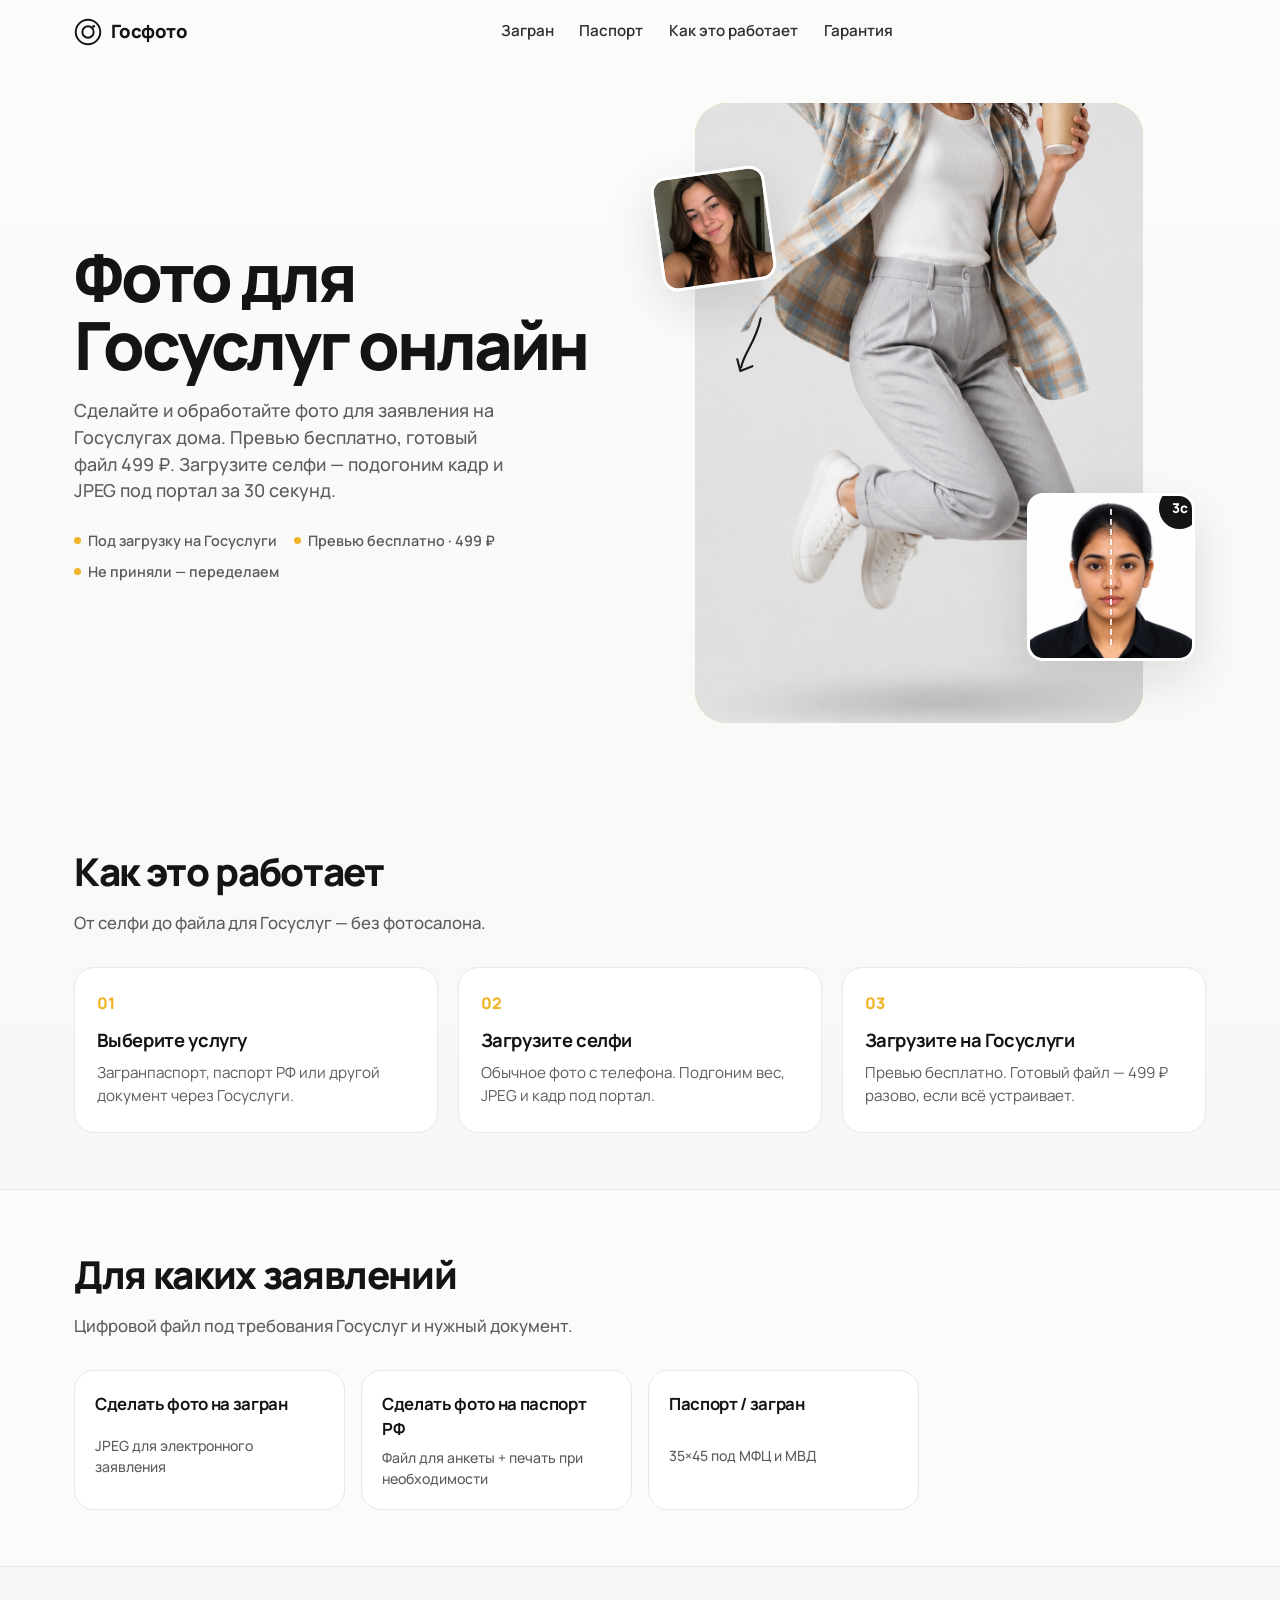
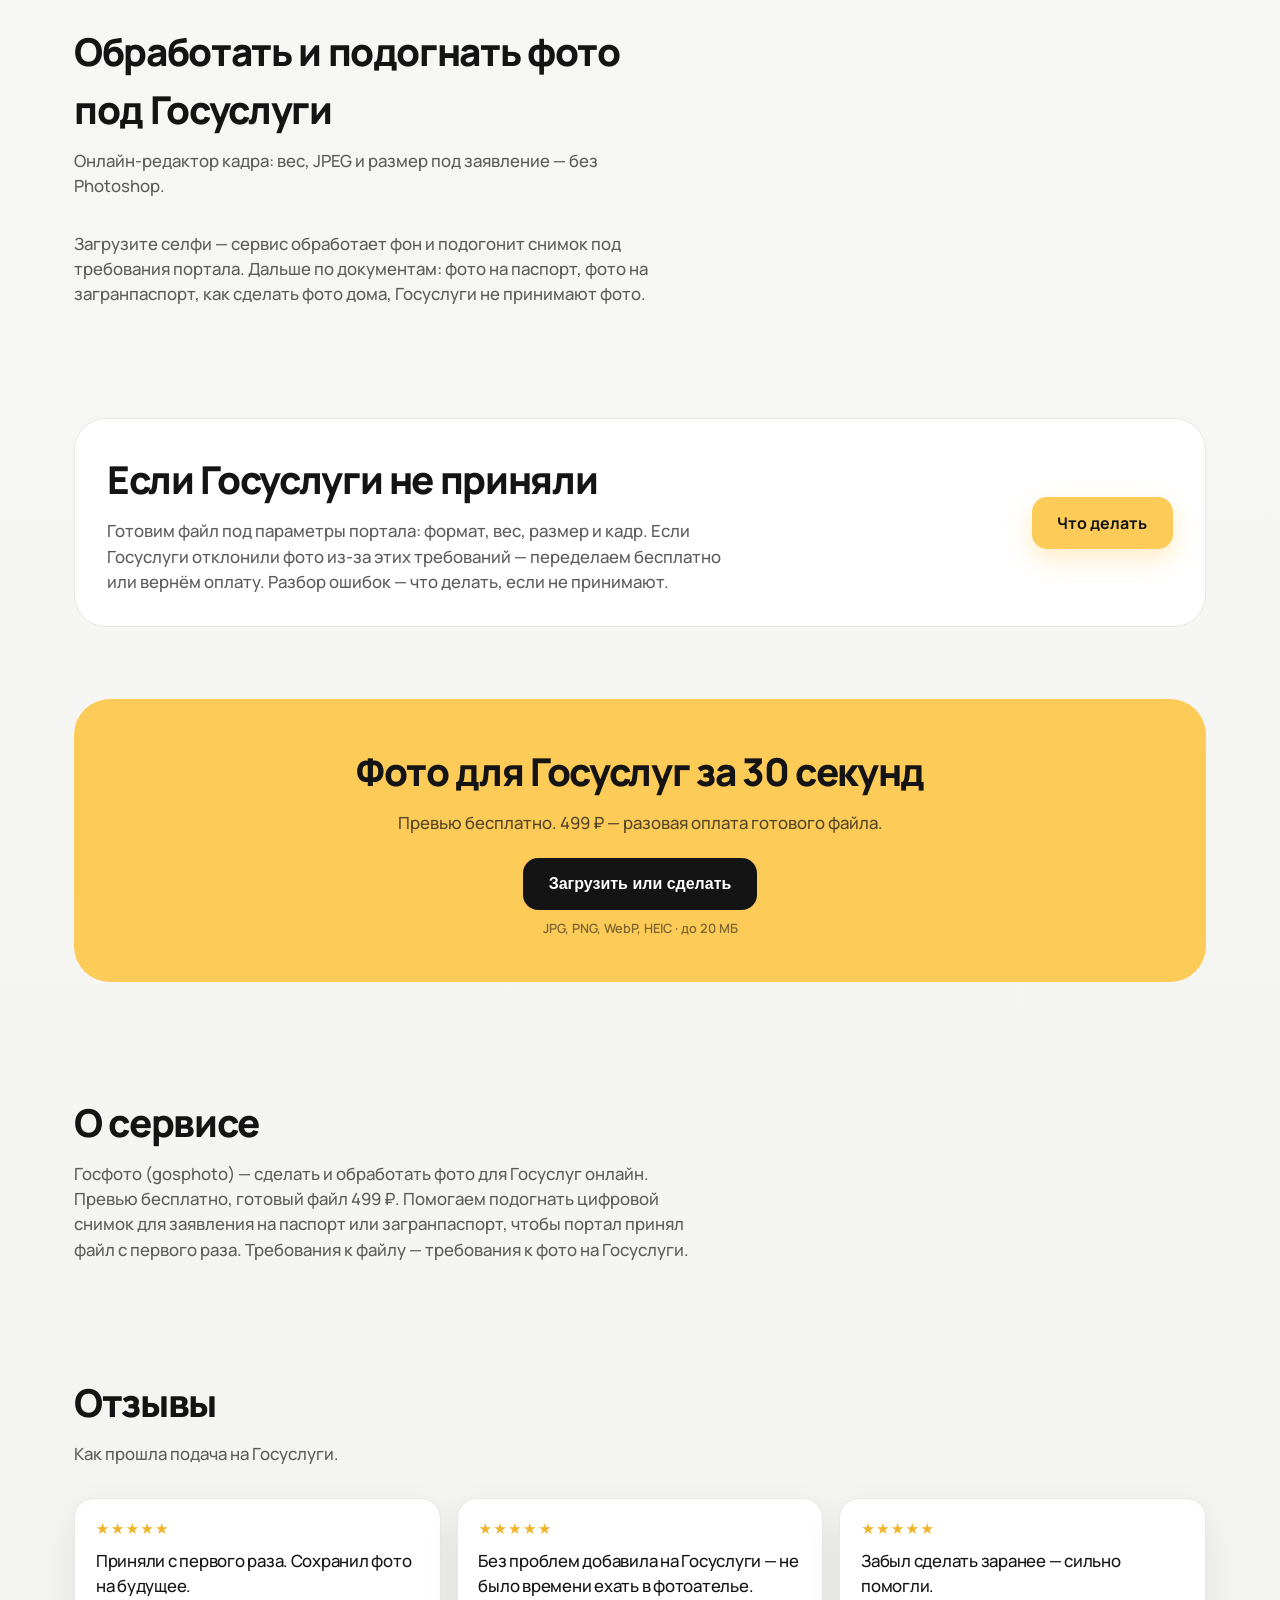
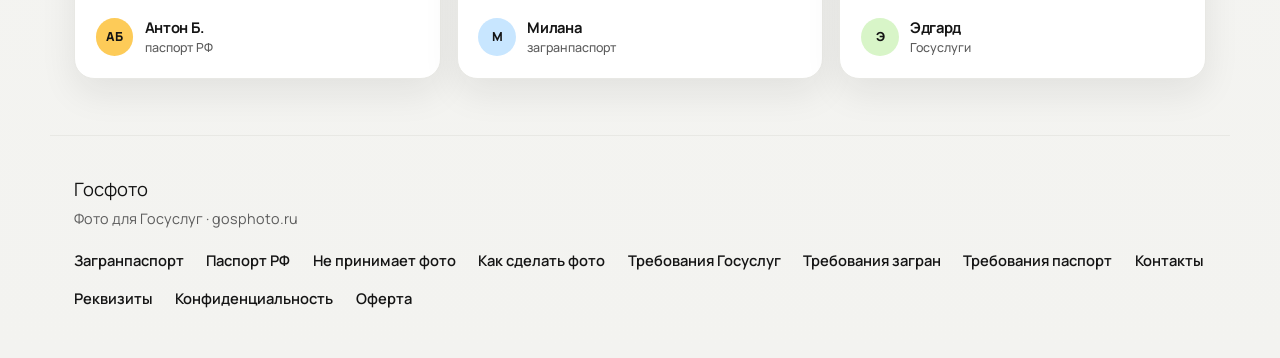
==== commit 58fb31f2: "style(reviews): brighter cards with stars and avatars Make the testimonials section easier to scan w" ====
--- a/index.html
+++ b/index.html
@@ -21,7 +21,7 @@
       href="https://fonts.googleapis.com/css2?family=Manrope:wght@400;500;600;700;800&display=swap"
       rel="stylesheet"
     />
-    <link rel="stylesheet" href="css/styles.css?v=20261110-review-hide-slots" />
+    <link rel="stylesheet" href="css/styles.css?v=20261122-reviews-b" />
     <!-- Yandex.Metrika counter -->
     <script type="text/javascript">
       (function (m, e, t, r, i, k, a) {
@@ -263,23 +263,44 @@
         </div>
         <div class="reviews-grid">
           <figure class="review-card">
+            <div class="review-stars" aria-label="Оценка 5 из 5">★★★★★</div>
             <blockquote>
               Приняли с первого раза. Сохранил фото на будущее.
             </blockquote>
-            <figcaption>Антон Б.</figcaption>
+            <figcaption>
+              <span class="review-avatar review-avatar--yellow" aria-hidden="true">АБ</span>
+              <span class="review-meta">
+                <strong>Антон Б.</strong>
+                <span>паспорт РФ</span>
+              </span>
+            </figcaption>
           </figure>
           <figure class="review-card">
+            <div class="review-stars" aria-label="Оценка 5 из 5">★★★★★</div>
             <blockquote>
               Без проблем добавила на Госуслуги — не было времени ехать в
               фотоателье.
             </blockquote>
-            <figcaption>Милана</figcaption>
+            <figcaption>
+              <span class="review-avatar review-avatar--blue" aria-hidden="true">М</span>
+              <span class="review-meta">
+                <strong>Милана</strong>
+                <span>загранпаспорт</span>
+              </span>
+            </figcaption>
           </figure>
           <figure class="review-card">
+            <div class="review-stars" aria-label="Оценка 5 из 5">★★★★★</div>
             <blockquote>
               Забыл сделать заранее — сильно помогли.
             </blockquote>
-            <figcaption>Эдгард</figcaption>
+            <figcaption>
+              <span class="review-avatar review-avatar--green" aria-hidden="true">Э</span>
+              <span class="review-meta">
+                <strong>Эдгард</strong>
+                <span>Госуслуги</span>
+              </span>
+            </figcaption>
           </figure>
         </div>
       </section>
--- a/css/styles.css
+++ b/css/styles.css
@@ -441,10 +441,18 @@
   background: var(--surface);
   border: 1px solid var(--line);
   border-radius: var(--radius-lg);
-  padding: 1.35rem 1.3rem 1.4rem;
-  display: grid;
-  gap: 1rem;
+  padding: 1.35rem 1.3rem 1.25rem;
+  display: grid;
+  gap: 0.85rem;
   align-content: space-between;
+  box-shadow: 0 14px 36px rgba(20, 20, 20, 0.08);
+}
+
+.review-stars {
+  color: var(--yellow-deep);
+  font-size: 0.95rem;
+  letter-spacing: 0.08em;
+  line-height: 1;
 }
 
 .review-card blockquote {
@@ -456,9 +464,57 @@
 }
 
 .review-card figcaption {
+  display: flex;
+  align-items: center;
+  gap: 0.7rem;
+  margin-top: 0.25rem;
   color: var(--muted);
   font-size: 0.9rem;
   font-weight: 600;
+}
+
+.review-avatar {
+  flex: 0 0 auto;
+  width: 2.35rem;
+  height: 2.35rem;
+  border-radius: 999px;
+  display: grid;
+  place-items: center;
+  font-size: 0.78rem;
+  font-weight: 800;
+  color: var(--ink);
+  letter-spacing: -0.02em;
+}
+
+.review-avatar--yellow {
+  background: var(--yellow);
+}
+
+.review-avatar--blue {
+  background: #c8e6ff;
+}
+
+.review-avatar--green {
+  background: #d8f5c8;
+}
+
+.review-meta {
+  display: grid;
+  gap: 0.1rem;
+  min-width: 0;
+}
+
+.review-meta strong {
+  color: var(--ink);
+  font-size: 0.92rem;
+  font-weight: 700;
+  letter-spacing: -0.02em;
+}
+
+.review-meta span {
+  color: var(--muted);
+  font-size: 0.78rem;
+  font-weight: 500;
 }
 
 .guarantee {
